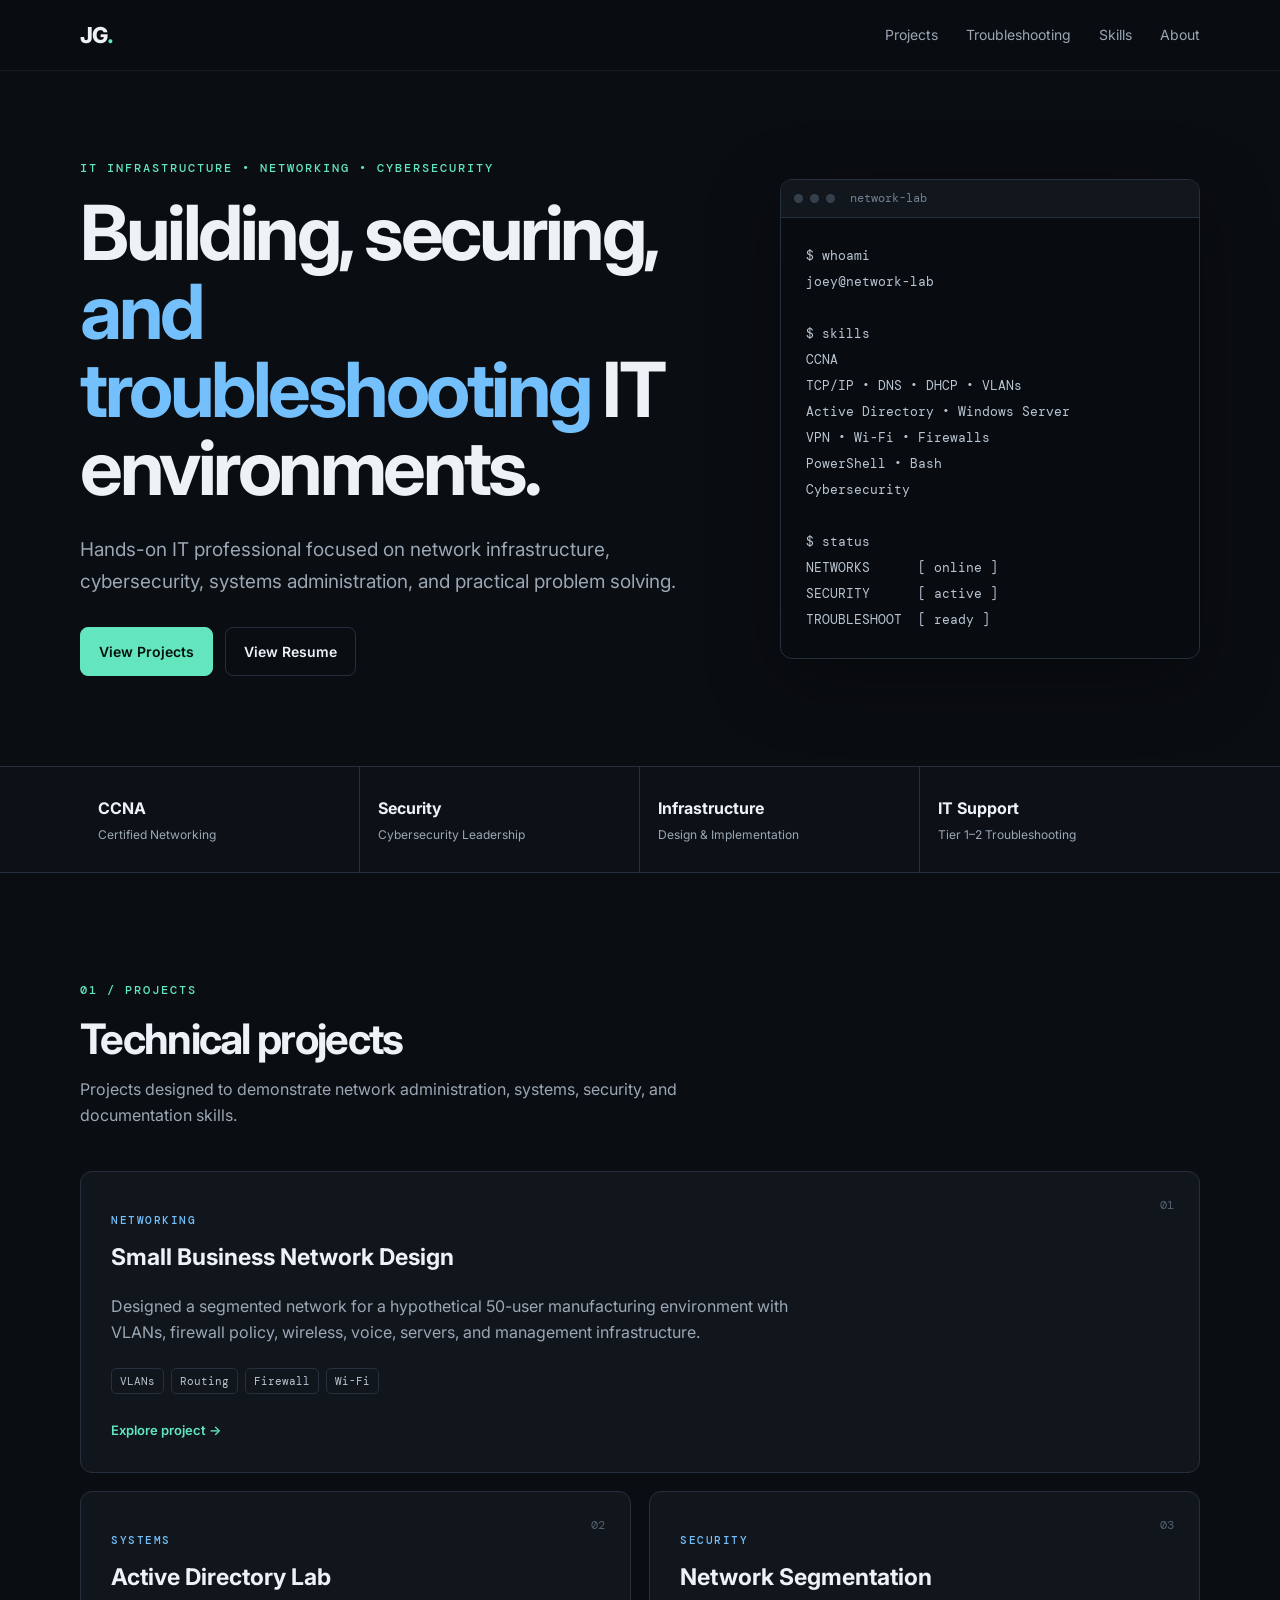
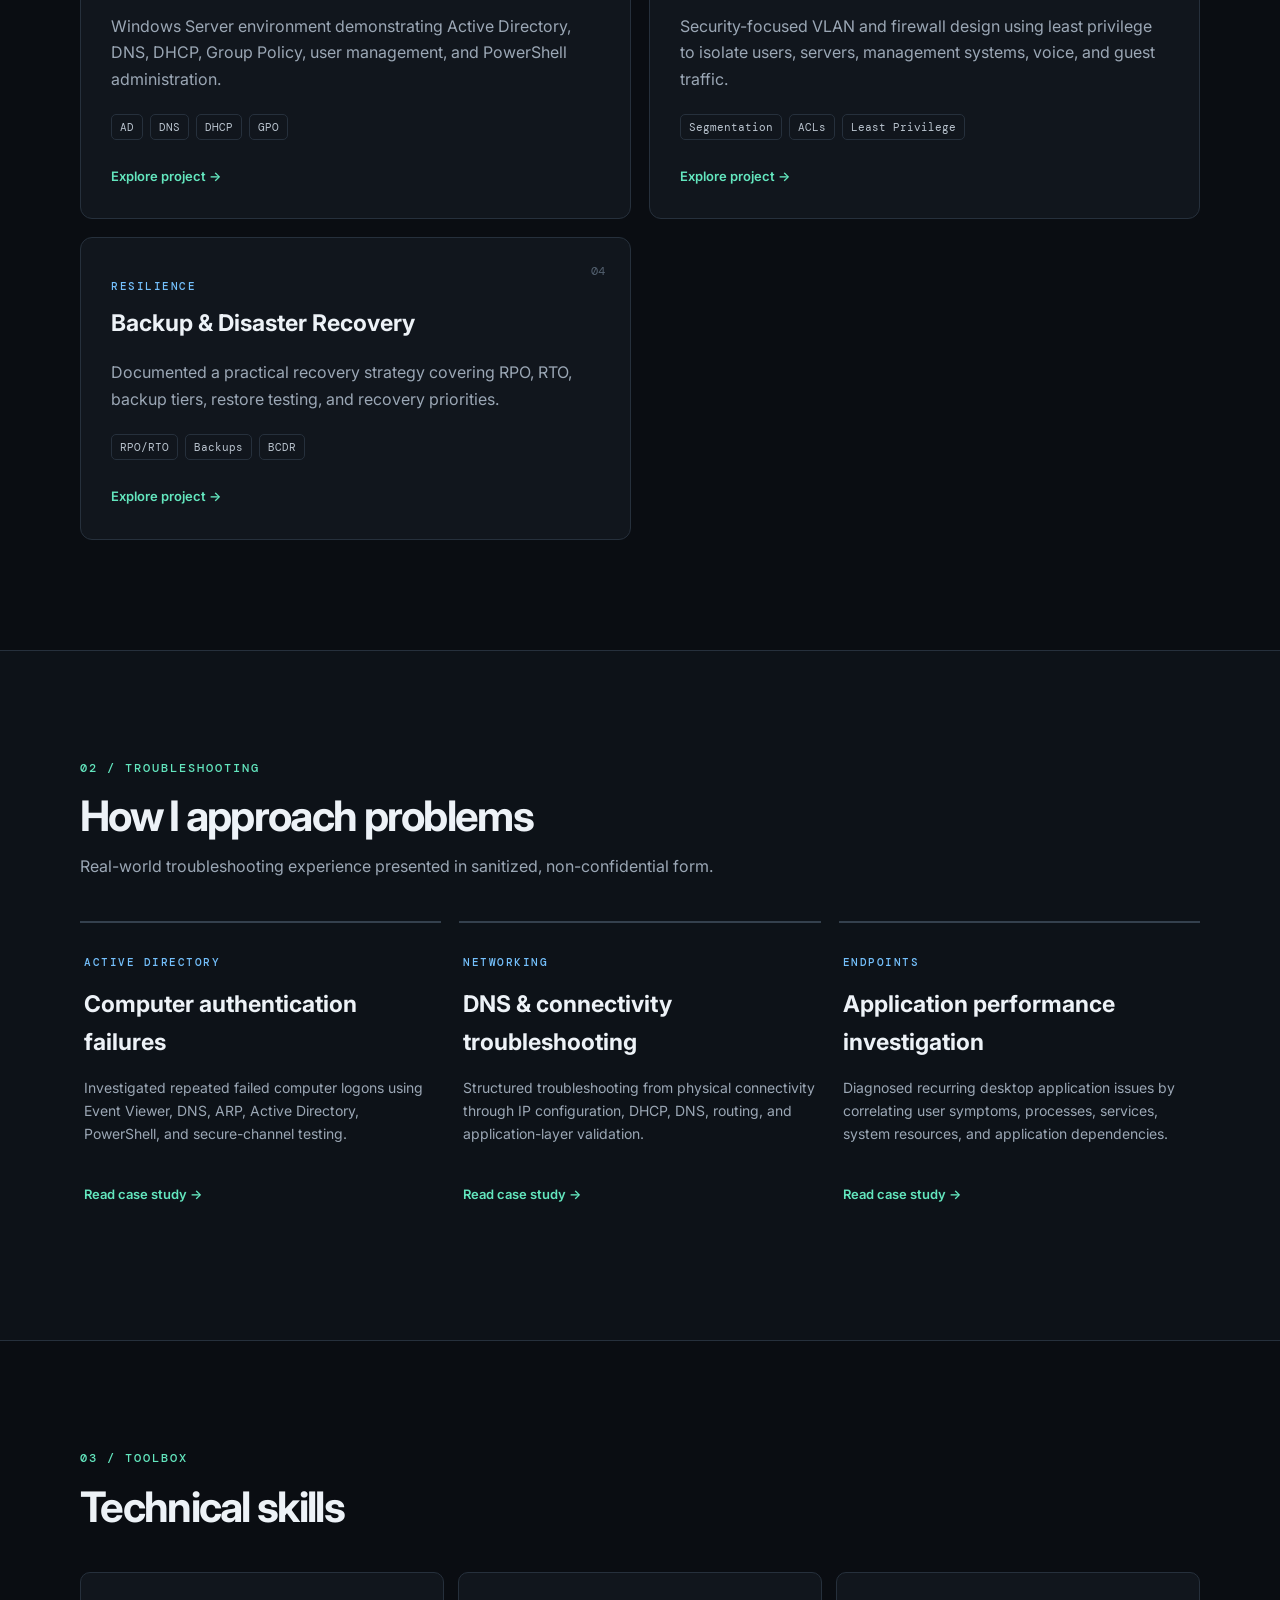
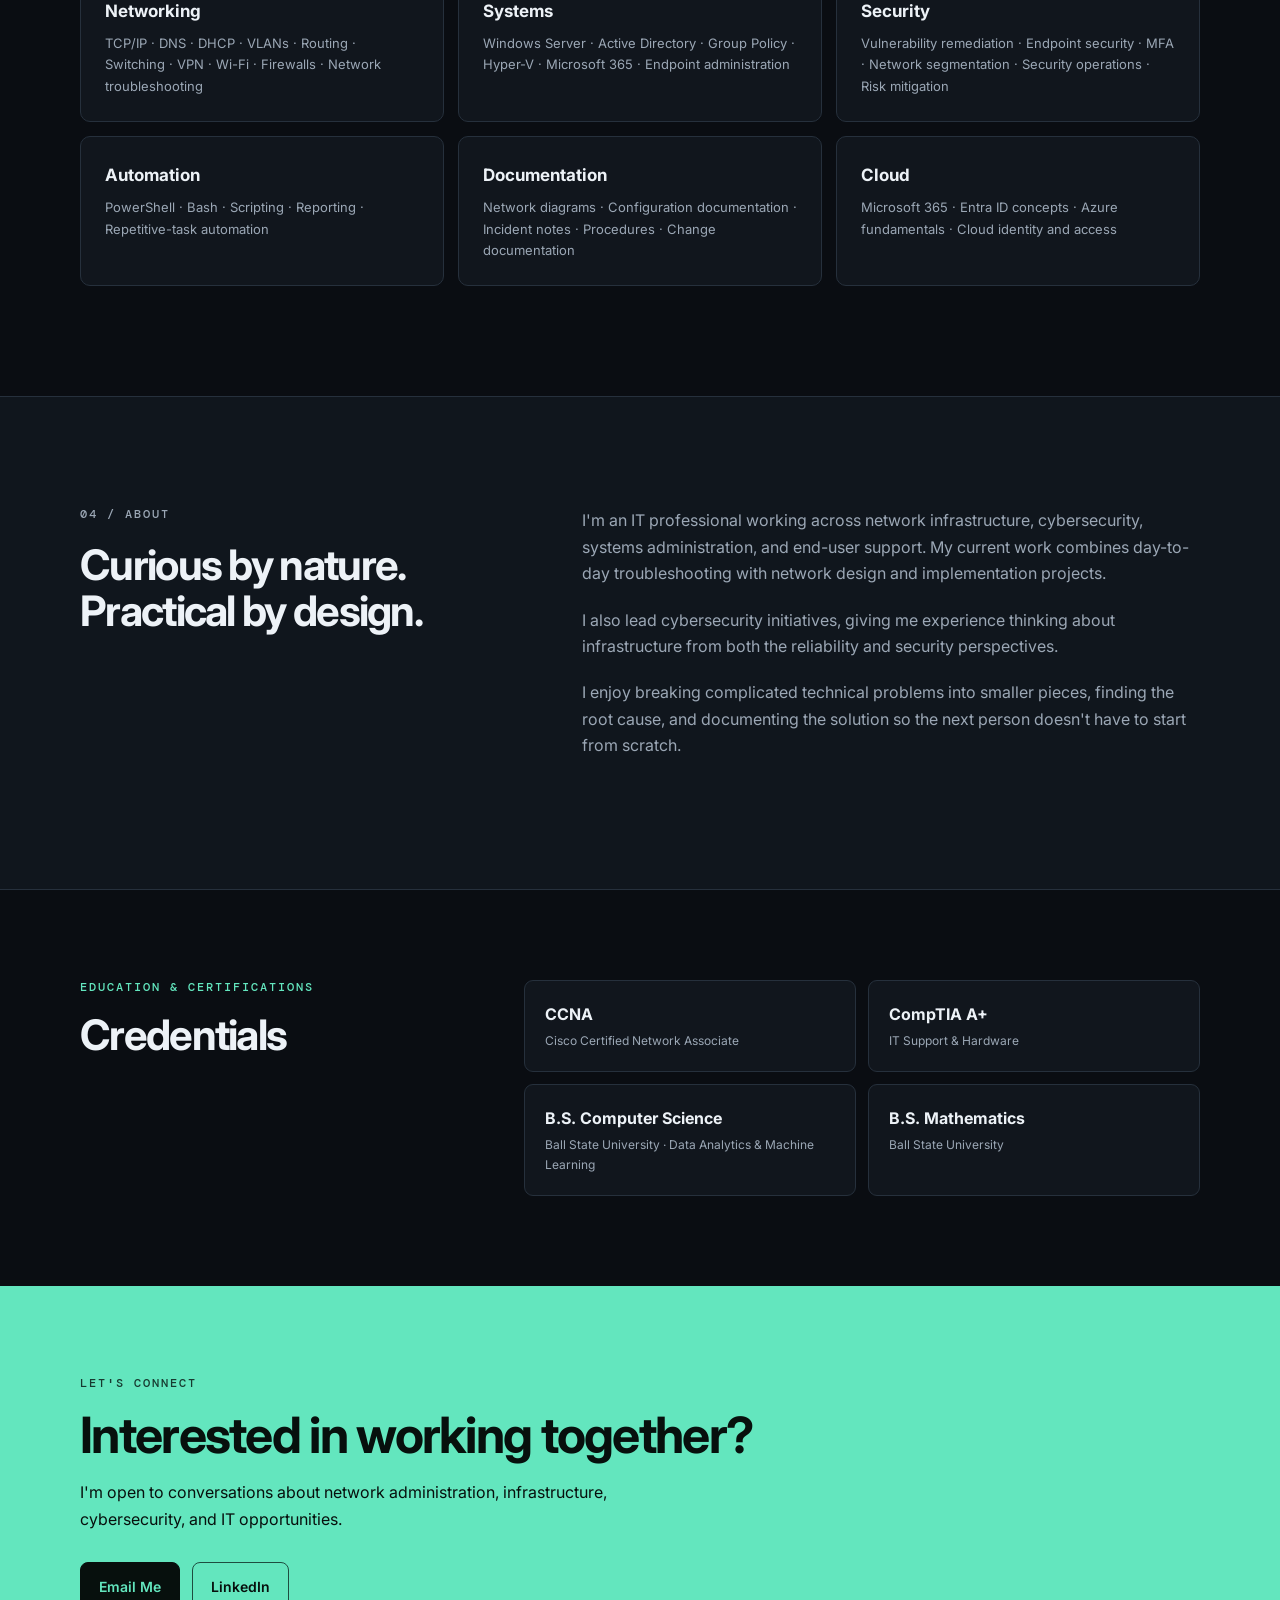
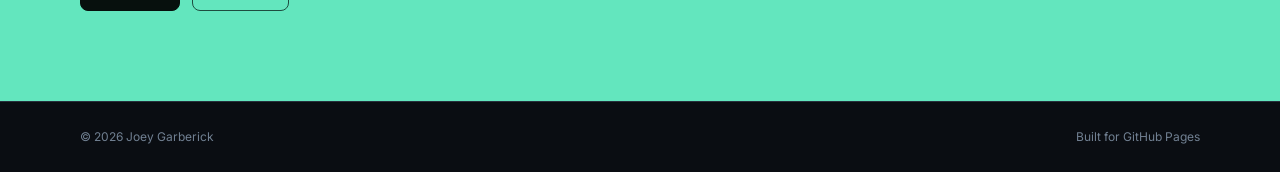
==== index.html @ 289bb288 "Add files via upload" ====
<!DOCTYPE html>
<html lang="en">
<head>
  <meta charset="UTF-8">
  <meta name="viewport" content="width=device-width, initial-scale=1.0">
  <meta name="description" content="Joey Garberick — IT Infrastructure, Network Administration, and Cybersecurity portfolio.">
  <title>Joey Garberick | Network & Cybersecurity</title>
  <link rel="stylesheet" href="style.css">
</head>
<body>
<header class="site-header">
  <nav class="nav container">
    <a class="brand" href="#top">JG<span>.</span></a>
    <div class="nav-links">
      <a href="#projects">Projects</a>
      <a href="#case-studies">Troubleshooting</a>
      <a href="#skills">Skills</a>
      <a href="#about">About</a>
    </div>
  </nav>
</header>

<main id="top">
<section class="hero container">
  <div class="hero-copy">
    <p class="eyebrow">IT INFRASTRUCTURE • NETWORKING • CYBERSECURITY</p>
    <h1>Building, securing,<br><span>and troubleshooting</span> IT environments.</h1>
    <p class="lead">Hands-on IT professional focused on network infrastructure, cybersecurity, systems administration, and practical problem solving.</p>
    <div class="buttons">
      <a class="button primary" href="#projects">View Projects</a>
      <a class="button secondary" href="resume.pdf">View Resume</a>
    </div>
  </div>
  <div class="terminal">
    <div class="terminal-bar"><i></i><i></i><i></i><span>network-lab</span></div>
    <pre><code>$ whoami
joey@network-lab

$ skills
CCNA
TCP/IP • DNS • DHCP • VLANs
Active Directory • Windows Server
VPN • Wi-Fi • Firewalls
PowerShell • Bash
Cybersecurity

$ status
NETWORKS      [ online ]
SECURITY      [ active ]
TROUBLESHOOT  [ ready ]</code></pre>
  </div>
</section>

<section class="stats">
  <div class="container stat-grid">
    <div><strong>CCNA</strong><span>Certified Networking</span></div>
    <div><strong>Security</strong><span>Cybersecurity Leadership</span></div>
    <div><strong>Infrastructure</strong><span>Design & Implementation</span></div>
    <div><strong>IT Support</strong><span>Tier 1–2 Troubleshooting</span></div>
  </div>
</section>

<section id="projects" class="section container">
  <div class="section-heading">
    <p class="eyebrow">01 / PROJECTS</p>
    <h2>Technical projects</h2>
    <p>Projects designed to demonstrate network administration, systems, security, and documentation skills.</p>
  </div>

  <div class="project-grid">
    <article class="card featured">
      <div class="card-number">01</div>
      <p class="tag">NETWORKING</p>
      <h3>Small Business Network Design</h3>
      <p>Designed a segmented network for a hypothetical 50-user manufacturing environment with VLANs, firewall policy, wireless, voice, servers, and management infrastructure.</p>
      <div class="chips"><span>VLANs</span><span>Routing</span><span>Firewall</span><span>Wi-Fi</span></div>
      <a href="projects/network-design.html">Explore project →</a>
    </article>

    <article class="card">
      <div class="card-number">02</div>
      <p class="tag">SYSTEMS</p>
      <h3>Active Directory Lab</h3>
      <p>Windows Server environment demonstrating Active Directory, DNS, DHCP, Group Policy, user management, and PowerShell administration.</p>
      <div class="chips"><span>AD</span><span>DNS</span><span>DHCP</span><span>GPO</span></div>
      <a href="projects/active-directory.html">Explore project →</a>
    </article>

    <article class="card">
      <div class="card-number">03</div>
      <p class="tag">SECURITY</p>
      <h3>Network Segmentation</h3>
      <p>Security-focused VLAN and firewall design using least privilege to isolate users, servers, management systems, voice, and guest traffic.</p>
      <div class="chips"><span>Segmentation</span><span>ACLs</span><span>Least Privilege</span></div>
      <a href="projects/network-security.html">Explore project →</a>
    </article>

    <article class="card">
      <div class="card-number">04</div>
      <p class="tag">RESILIENCE</p>
      <h3>Backup & Disaster Recovery</h3>
      <p>Documented a practical recovery strategy covering RPO, RTO, backup tiers, restore testing, and recovery priorities.</p>
      <div class="chips"><span>RPO/RTO</span><span>Backups</span><span>BCDR</span></div>
      <a href="projects/disaster-recovery.html">Explore project →</a>
    </article>
  </div>
</section>

<section id="case-studies" class="section dark-section">
  <div class="container">
    <div class="section-heading">
      <p class="eyebrow">02 / TROUBLESHOOTING</p>
      <h2>How I approach problems</h2>
      <p>Real-world troubleshooting experience presented in sanitized, non-confidential form.</p>
    </div>
    <div class="case-grid">
      <article class="case">
        <span class="case-label">ACTIVE DIRECTORY</span>
        <h3>Computer authentication failures</h3>
        <p>Investigated repeated failed computer logons using Event Viewer, DNS, ARP, Active Directory, PowerShell, and secure-channel testing.</p>
        <a href="case-studies/ad-authentication.html">Read case study →</a>
      </article>
      <article class="case">
        <span class="case-label">NETWORKING</span>
        <h3>DNS & connectivity troubleshooting</h3>
        <p>Structured troubleshooting from physical connectivity through IP configuration, DHCP, DNS, routing, and application-layer validation.</p>
        <a href="case-studies/dns-connectivity.html">Read case study →</a>
      </article>
      <article class="case">
        <span class="case-label">ENDPOINTS</span>
        <h3>Application performance investigation</h3>
        <p>Diagnosed recurring desktop application issues by correlating user symptoms, processes, services, system resources, and application dependencies.</p>
        <a href="case-studies/application-performance.html">Read case study →</a>
      </article>
    </div>
  </div>
</section>

<section id="skills" class="section container">
  <div class="section-heading">
    <p class="eyebrow">03 / TOOLBOX</p>
    <h2>Technical skills</h2>
  </div>
  <div class="skill-grid">
    <div class="skill-card"><h3>Networking</h3><p>TCP/IP · DNS · DHCP · VLANs · Routing · Switching · VPN · Wi-Fi · Firewalls · Network troubleshooting</p></div>
    <div class="skill-card"><h3>Systems</h3><p>Windows Server · Active Directory · Group Policy · Hyper-V · Microsoft 365 · Endpoint administration</p></div>
    <div class="skill-card"><h3>Security</h3><p>Vulnerability remediation · Endpoint security · MFA · Network segmentation · Security operations · Risk mitigation</p></div>
    <div class="skill-card"><h3>Automation</h3><p>PowerShell · Bash · Scripting · Reporting · Repetitive-task automation</p></div>
    <div class="skill-card"><h3>Documentation</h3><p>Network diagrams · Configuration documentation · Incident notes · Procedures · Change documentation</p></div>
    <div class="skill-card"><h3>Cloud</h3><p>Microsoft 365 · Entra ID concepts · Azure fundamentals · Cloud identity and access</p></div>
  </div>
</section>

<section id="about" class="section about-section">
  <div class="container about-grid">
    <div>
      <p class="eyebrow">04 / ABOUT</p>
      <h2>Curious by nature. Practical by design.</h2>
    </div>
    <div>
      <p>I'm an IT professional working across network infrastructure, cybersecurity, systems administration, and end-user support. My current work combines day-to-day troubleshooting with network design and implementation projects.</p>
      <p>I also lead cybersecurity initiatives, giving me experience thinking about infrastructure from both the reliability and security perspectives.</p>
      <p>I enjoy breaking complicated technical problems into smaller pieces, finding the root cause, and documenting the solution so the next person doesn't have to start from scratch.</p>
    </div>
  </div>
</section>

<section class="credentials container">
  <div>
    <p class="eyebrow">EDUCATION & CERTIFICATIONS</p>
    <h2>Credentials</h2>
  </div>
  <div class="credential-list">
    <div><strong>CCNA</strong><span>Cisco Certified Network Associate</span></div>
    <div><strong>CompTIA A+</strong><span>IT Support & Hardware</span></div>
    <div><strong>B.S. Computer Science</strong><span>Ball State University · Data Analytics & Machine Learning</span></div>
    <div><strong>B.S. Mathematics</strong><span>Ball State University</span></div>
  </div>
</section>

<section class="contact">
  <div class="container contact-inner">
    <p class="eyebrow">LET'S CONNECT</p>
    <h2>Interested in working together?</h2>
    <p>I'm open to conversations about network administration, infrastructure, cybersecurity, and IT opportunities.</p>
    <div class="buttons">
      <a class="button primary" href="mailto:YOUR_EMAIL@example.com">Email Me</a>
      <a class="button secondary" href="https://www.linkedin.com/in/YOUR-LINKEDIN/" target="_blank" rel="noopener">LinkedIn</a>
    </div>
  </div>
</section>
</main>

<footer>
  <div class="container footer-inner">
    <span>© 2026 Joey Garberick</span>
    <span>Built for GitHub Pages</span>
  </div>
</footer>
</body>
</html>
---- style.css ----
@import url('https://fonts.googleapis.com/css2?family=DM+Mono:wght@400;500&family=Inter:wght@400;500;600;700;800&display=swap');

:root{
  --bg:#0a0d12; --surface:#11161d; --surface2:#171d26; --text:#edf2f7;
  --muted:#9ba7b5; --line:#26303c; --accent:#63e6be; --accent2:#74c0fc;
  --max:1120px;
}
*{box-sizing:border-box}
html{scroll-behavior:smooth}
body{margin:0;background:var(--bg);color:var(--text);font-family:Inter,system-ui,sans-serif;line-height:1.65}
a{color:inherit;text-decoration:none}
.container{width:min(var(--max),calc(100% - 40px));margin:auto}
.site-header{position:sticky;top:0;z-index:10;background:rgba(10,13,18,.88);backdrop-filter:blur(14px);border-bottom:1px solid rgba(255,255,255,.06)}
.nav{height:70px;display:flex;align-items:center;justify-content:space-between}
.brand{font-weight:800;font-size:22px;letter-spacing:-1px}.brand span{color:var(--accent)}
.nav-links{display:flex;gap:28px;color:var(--muted);font-size:14px}.nav-links a:hover{color:var(--text)}
.hero{min-height:680px;display:grid;grid-template-columns:1.2fr .8fr;align-items:center;gap:70px;padding:90px 0}
.eyebrow{font:500 12px/1.2 "DM Mono",monospace;letter-spacing:2px;color:var(--accent);margin:0 0 18px}
h1{font-size:clamp(45px,6vw,76px);line-height:1.03;letter-spacing:-3.5px;margin:0 0 28px}
h1 span{color:var(--accent2)}
.lead{font-size:19px;color:var(--muted);max-width:650px}
.buttons{display:flex;gap:12px;margin-top:30px;flex-wrap:wrap}
.button{display:inline-block;padding:12px 18px;border:1px solid var(--line);border-radius:8px;font-weight:600;font-size:14px}.button.primary{background:var(--accent);color:#07100d;border-color:var(--accent)}.button.secondary:hover{border-color:#536274}
.terminal{background:#080b0f;border:1px solid var(--line);border-radius:12px;box-shadow:0 20px 70px rgba(0,0,0,.35);overflow:hidden}
.terminal-bar{height:38px;background:#12171d;border-bottom:1px solid var(--line);display:flex;align-items:center;gap:7px;padding:0 13px;color:#718092;font:12px "DM Mono",monospace}.terminal-bar i{width:9px;height:9px;border-radius:50%;background:#36404c}.terminal-bar span{margin-left:8px}
.terminal pre{padding:25px;margin:0;color:#b9c6d4;font:13px/2 "DM Mono",monospace;white-space:pre-wrap}.terminal code{font:inherit}
.stats{border-block:1px solid var(--line);background:#0d1117}.stat-grid{display:grid;grid-template-columns:repeat(4,1fr)}.stat-grid div{padding:28px 18px;border-right:1px solid var(--line)}.stat-grid div:last-child{border:0}.stat-grid strong,.stat-grid span{display:block}.stat-grid strong{font-size:16px}.stat-grid span{font-size:12px;color:var(--muted);margin-top:3px}
.section{padding:110px 0}.section-heading{max-width:680px;margin-bottom:42px}.section-heading h2,h2{font-size:42px;line-height:1.1;letter-spacing:-1.7px;margin:0 0 14px}.section-heading>p:last-child{color:var(--muted);margin:0}
.project-grid{display:grid;grid-template-columns:repeat(2,1fr);gap:18px}.card{background:var(--surface);border:1px solid var(--line);border-radius:12px;padding:30px;position:relative;min-height:300px;transition:.2s}.card:hover{transform:translateY(-3px);border-color:#3a4654}.card.featured{grid-column:span 2}.card-number{position:absolute;right:25px;top:25px;font:12px "DM Mono";color:#53606f}.tag,.case-label{font:500 11px "DM Mono";letter-spacing:1.5px;color:var(--accent2)}.card h3,.case h3{font-size:23px;margin:12px 0}.card p:not(.tag){color:var(--muted);max-width:680px}.chips{display:flex;gap:7px;flex-wrap:wrap;margin:22px 0}.chips span{font:11px "DM Mono";border:1px solid var(--line);padding:5px 8px;border-radius:5px;color:#bac4cf}.card a,.case a{color:var(--accent);font-size:13px;font-weight:600}
.dark-section{background:#0d1218;border-block:1px solid var(--line)}.case-grid{display:grid;grid-template-columns:repeat(3,1fr);gap:18px}.case{border-top:2px solid #34404d;padding:24px 4px}.case p{color:var(--muted);font-size:14px;min-height:90px}
.skill-grid{display:grid;grid-template-columns:repeat(3,1fr);gap:14px}.skill-card{padding:24px;background:var(--surface);border:1px solid var(--line);border-radius:10px}.skill-card h3{margin:0 0 8px;font-size:17px}.skill-card p{margin:0;color:var(--muted);font-size:13px}
.about-section{background:#10161d;border-block:1px solid var(--line)}.about-grid{display:grid;grid-template-columns:.8fr 1.2fr;gap:90px}.about-grid h2{max-width:420px}.about-grid p{color:var(--muted);margin-top:0;margin-bottom:20px}
.credentials{display:grid;grid-template-columns:.7fr 1.3fr;gap:80px;padding:90px 0}.credential-list{display:grid;grid-template-columns:1fr 1fr;gap:12px}.credential-list div{padding:20px;background:var(--surface);border:1px solid var(--line);border-radius:9px}.credential-list strong,.credential-list span{display:block}.credential-list span{font-size:12px;color:var(--muted);margin-top:4px}
.contact{background:var(--accent);color:#07100d;padding:90px 0}.contact .eyebrow{color:#173a30}.contact h2{font-size:50px}.contact p:not(.eyebrow){max-width:600px}.contact .button.primary{background:#07100d;color:var(--accent);border-color:#07100d}.contact .button.secondary{border-color:#1e4d40}
footer{border-top:1px solid var(--line);padding:25px 0;color:#718092;font-size:12px}.footer-inner{display:flex;justify-content:space-between}
@media(max-width:850px){.hero{grid-template-columns:1fr;gap:35px;padding:70px 0}.stat-grid{grid-template-columns:1fr 1fr}.project-grid,.case-grid,.skill-grid,.about-grid,.credentials{grid-template-columns:1fr}.card.featured{grid-column:auto}.about-grid{gap:30px}.credentials{gap:35px}.nav-links{gap:14px}.nav-links a:nth-child(3){display:none}}
@media(max-width:520px){.container{width:min(var(--max),calc(100% - 28px))}.nav-links{display:none}h1{letter-spacing:-2.5px}.stat-grid div{border-bottom:1px solid var(--line)}.credential-list{grid-template-columns:1fr}.contact h2{font-size:38px}}
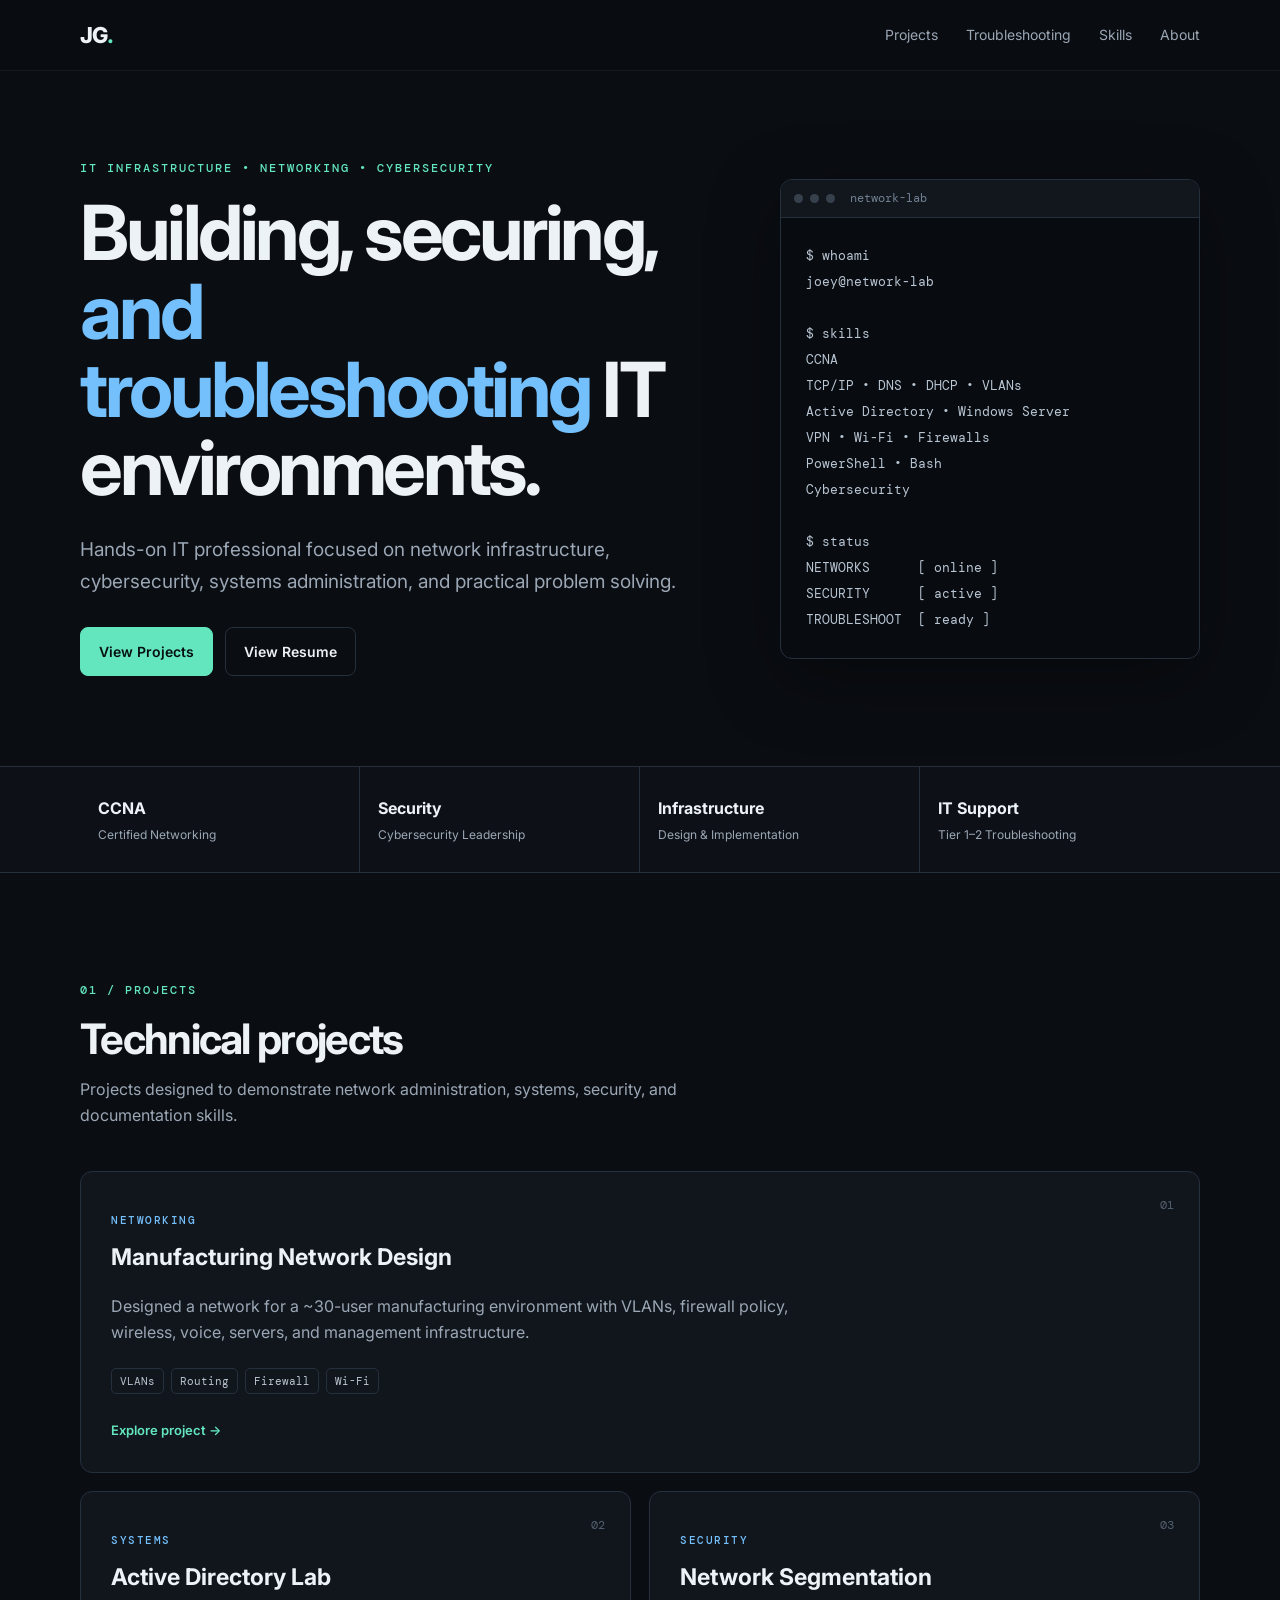
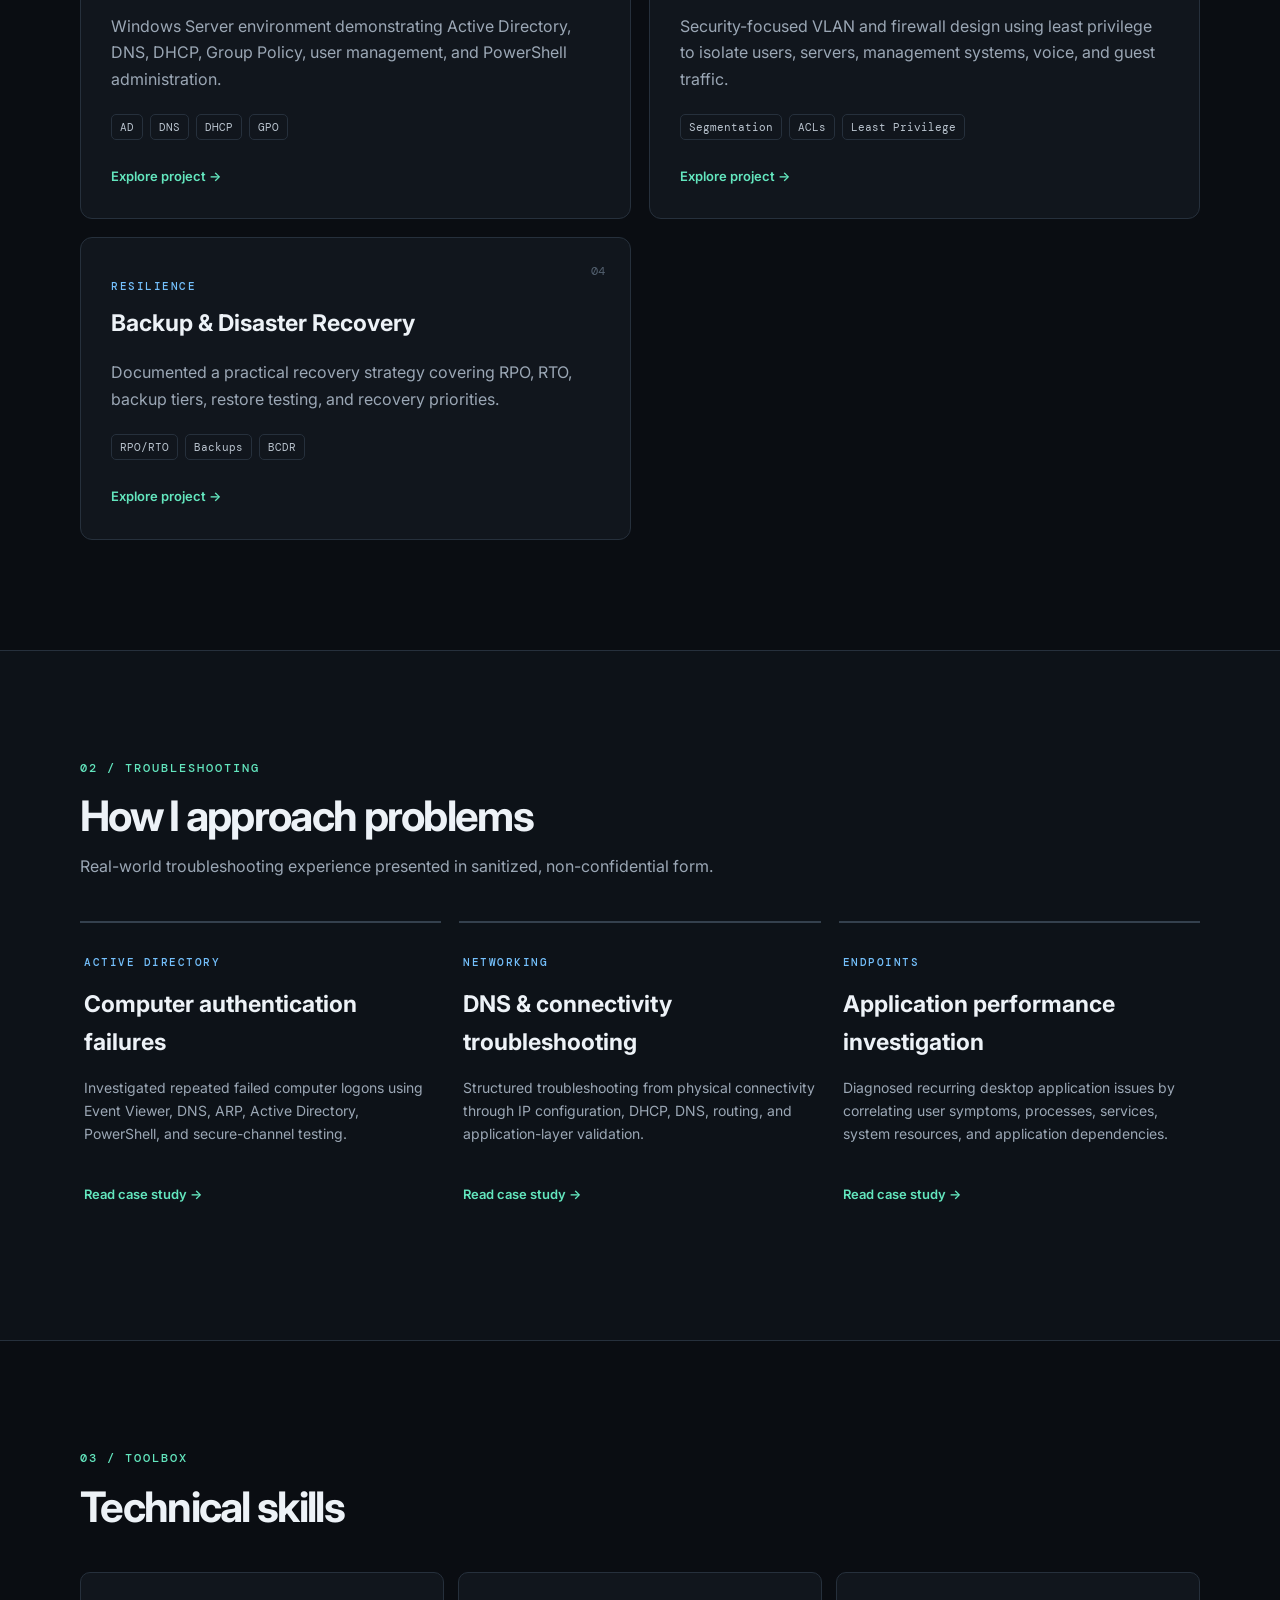
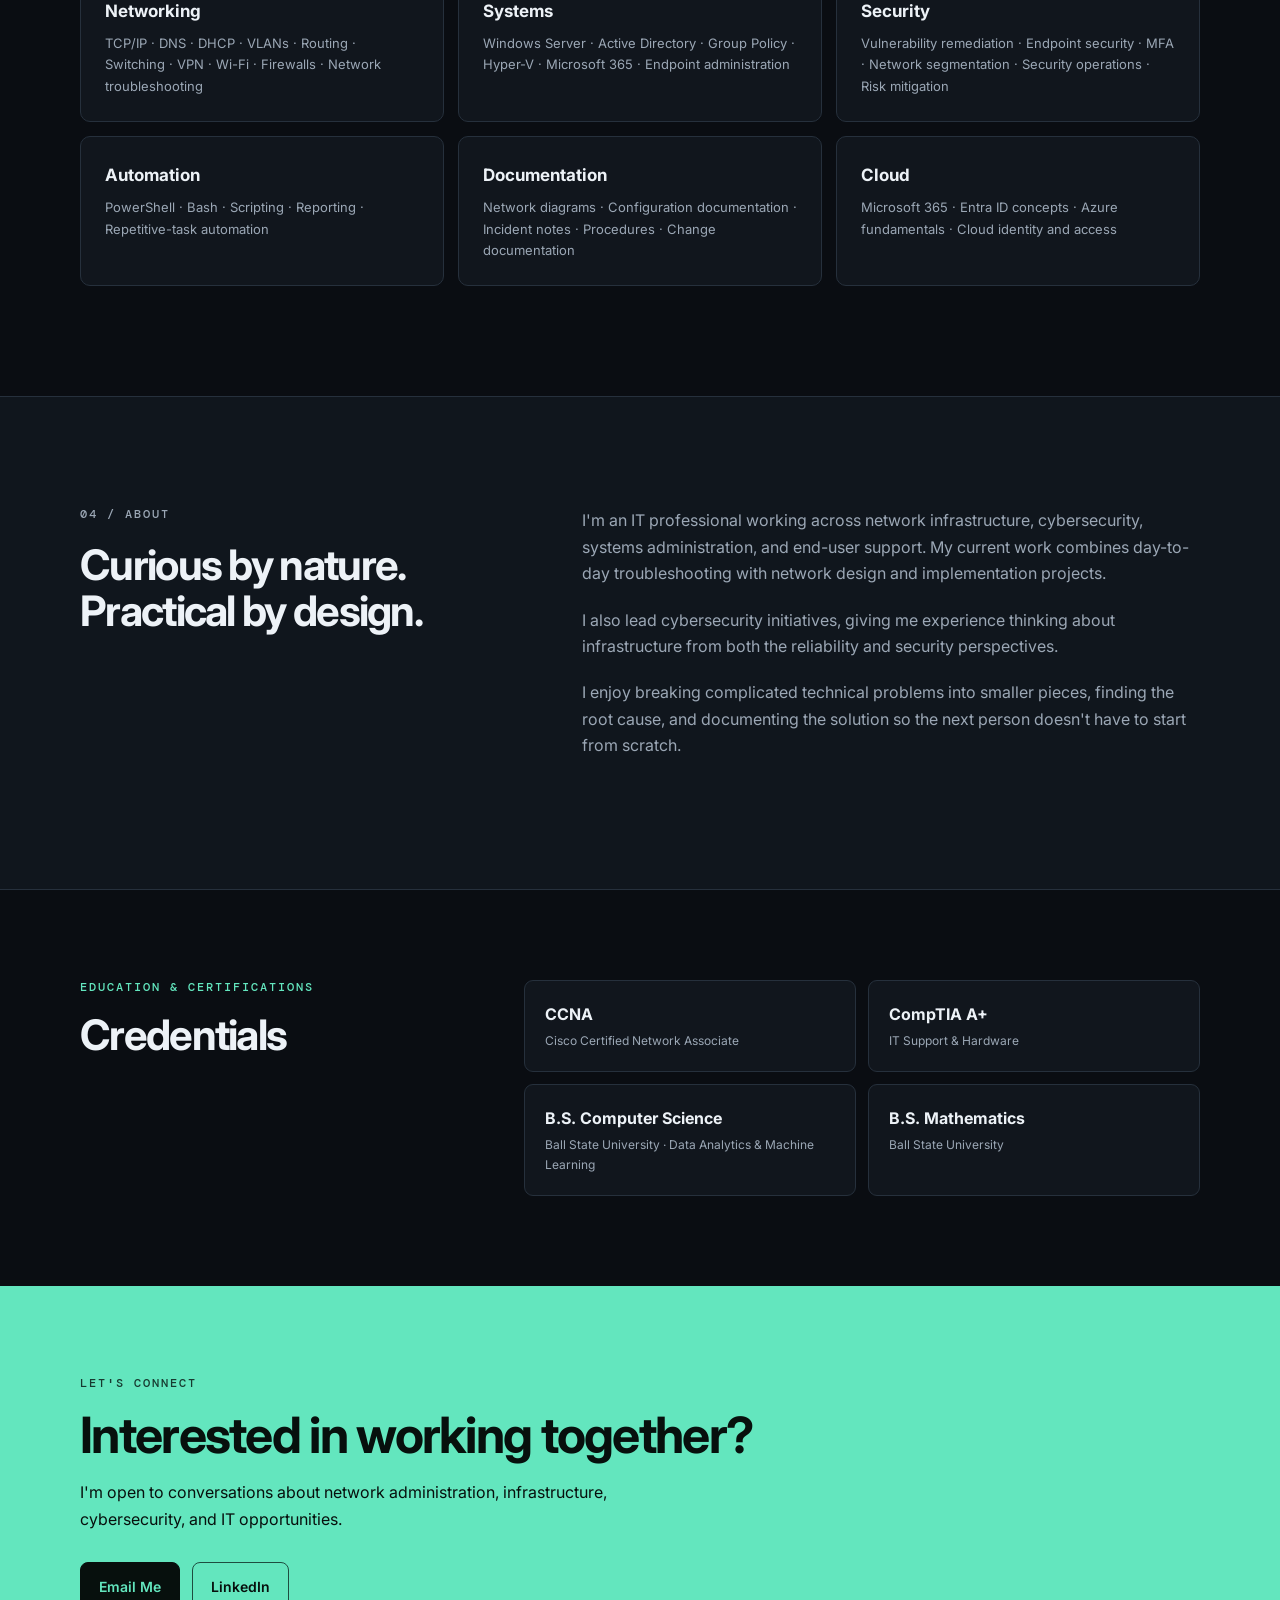
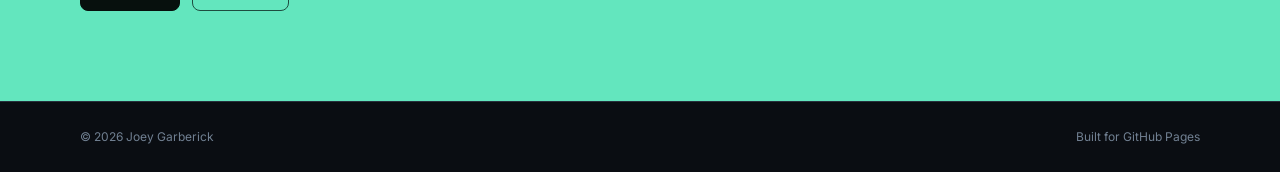
==== commit f42e0644: "Update network design page" ====
--- a/index.html
+++ b/index.html
@@ -28,7 +28,7 @@
     <p class="lead">Hands-on IT professional focused on network infrastructure, cybersecurity, systems administration, and practical problem solving.</p>
     <div class="buttons">
       <a class="button primary" href="#projects">View Projects</a>
-      <a class="button secondary" href="resume.pdf">View Resume</a>
+      <a class="button secondary" href="JoeyGarberickResume.pdf">View Resume</a>
     </div>
   </div>
   <div class="terminal">
@@ -71,8 +71,8 @@
     <article class="card featured">
       <div class="card-number">01</div>
       <p class="tag">NETWORKING</p>
-      <h3>Small Business Network Design</h3>
-      <p>Designed a segmented network for a hypothetical 50-user manufacturing environment with VLANs, firewall policy, wireless, voice, servers, and management infrastructure.</p>
+      <h3>Manufacturing Network Design</h3>
+      <p>Designed a network for a ~30-user manufacturing environment with VLANs, firewall policy, wireless, voice, servers, and management infrastructure.</p>
       <div class="chips"><span>VLANs</span><span>Routing</span><span>Firewall</span><span>Wi-Fi</span></div>
       <a href="projects/network-design.html">Explore project →</a>
     </article>
@@ -184,8 +184,8 @@
     <h2>Interested in working together?</h2>
     <p>I'm open to conversations about network administration, infrastructure, cybersecurity, and IT opportunities.</p>
     <div class="buttons">
-      <a class="button primary" href="mailto:YOUR_EMAIL@example.com">Email Me</a>
-      <a class="button secondary" href="https://www.linkedin.com/in/YOUR-LINKEDIN/" target="_blank" rel="noopener">LinkedIn</a>
+      <a class="button primary" href="mailto:joey@garberickdesigns.com">Email Me</a>
+      <a class="button secondary" href="https://www.linkedin.com/in/joey-garberick-244b601a7/" target="_blank" rel="noopener">LinkedIn</a>
     </div>
   </div>
 </section>
--- a/style.css
+++ b/style.css
@@ -1,37 +1,559 @@
 @import url('https://fonts.googleapis.com/css2?family=DM+Mono:wght@400;500&family=Inter:wght@400;500;600;700;800&display=swap');
 
-:root{
-  --bg:#0a0d12; --surface:#11161d; --surface2:#171d26; --text:#edf2f7;
-  --muted:#9ba7b5; --line:#26303c; --accent:#63e6be; --accent2:#74c0fc;
-  --max:1120px;
-}
-*{box-sizing:border-box}
-html{scroll-behavior:smooth}
-body{margin:0;background:var(--bg);color:var(--text);font-family:Inter,system-ui,sans-serif;line-height:1.65}
-a{color:inherit;text-decoration:none}
-.container{width:min(var(--max),calc(100% - 40px));margin:auto}
-.site-header{position:sticky;top:0;z-index:10;background:rgba(10,13,18,.88);backdrop-filter:blur(14px);border-bottom:1px solid rgba(255,255,255,.06)}
-.nav{height:70px;display:flex;align-items:center;justify-content:space-between}
-.brand{font-weight:800;font-size:22px;letter-spacing:-1px}.brand span{color:var(--accent)}
-.nav-links{display:flex;gap:28px;color:var(--muted);font-size:14px}.nav-links a:hover{color:var(--text)}
-.hero{min-height:680px;display:grid;grid-template-columns:1.2fr .8fr;align-items:center;gap:70px;padding:90px 0}
-.eyebrow{font:500 12px/1.2 "DM Mono",monospace;letter-spacing:2px;color:var(--accent);margin:0 0 18px}
-h1{font-size:clamp(45px,6vw,76px);line-height:1.03;letter-spacing:-3.5px;margin:0 0 28px}
-h1 span{color:var(--accent2)}
-.lead{font-size:19px;color:var(--muted);max-width:650px}
-.buttons{display:flex;gap:12px;margin-top:30px;flex-wrap:wrap}
-.button{display:inline-block;padding:12px 18px;border:1px solid var(--line);border-radius:8px;font-weight:600;font-size:14px}.button.primary{background:var(--accent);color:#07100d;border-color:var(--accent)}.button.secondary:hover{border-color:#536274}
-.terminal{background:#080b0f;border:1px solid var(--line);border-radius:12px;box-shadow:0 20px 70px rgba(0,0,0,.35);overflow:hidden}
-.terminal-bar{height:38px;background:#12171d;border-bottom:1px solid var(--line);display:flex;align-items:center;gap:7px;padding:0 13px;color:#718092;font:12px "DM Mono",monospace}.terminal-bar i{width:9px;height:9px;border-radius:50%;background:#36404c}.terminal-bar span{margin-left:8px}
-.terminal pre{padding:25px;margin:0;color:#b9c6d4;font:13px/2 "DM Mono",monospace;white-space:pre-wrap}.terminal code{font:inherit}
-.stats{border-block:1px solid var(--line);background:#0d1117}.stat-grid{display:grid;grid-template-columns:repeat(4,1fr)}.stat-grid div{padding:28px 18px;border-right:1px solid var(--line)}.stat-grid div:last-child{border:0}.stat-grid strong,.stat-grid span{display:block}.stat-grid strong{font-size:16px}.stat-grid span{font-size:12px;color:var(--muted);margin-top:3px}
-.section{padding:110px 0}.section-heading{max-width:680px;margin-bottom:42px}.section-heading h2,h2{font-size:42px;line-height:1.1;letter-spacing:-1.7px;margin:0 0 14px}.section-heading>p:last-child{color:var(--muted);margin:0}
-.project-grid{display:grid;grid-template-columns:repeat(2,1fr);gap:18px}.card{background:var(--surface);border:1px solid var(--line);border-radius:12px;padding:30px;position:relative;min-height:300px;transition:.2s}.card:hover{transform:translateY(-3px);border-color:#3a4654}.card.featured{grid-column:span 2}.card-number{position:absolute;right:25px;top:25px;font:12px "DM Mono";color:#53606f}.tag,.case-label{font:500 11px "DM Mono";letter-spacing:1.5px;color:var(--accent2)}.card h3,.case h3{font-size:23px;margin:12px 0}.card p:not(.tag){color:var(--muted);max-width:680px}.chips{display:flex;gap:7px;flex-wrap:wrap;margin:22px 0}.chips span{font:11px "DM Mono";border:1px solid var(--line);padding:5px 8px;border-radius:5px;color:#bac4cf}.card a,.case a{color:var(--accent);font-size:13px;font-weight:600}
-.dark-section{background:#0d1218;border-block:1px solid var(--line)}.case-grid{display:grid;grid-template-columns:repeat(3,1fr);gap:18px}.case{border-top:2px solid #34404d;padding:24px 4px}.case p{color:var(--muted);font-size:14px;min-height:90px}
-.skill-grid{display:grid;grid-template-columns:repeat(3,1fr);gap:14px}.skill-card{padding:24px;background:var(--surface);border:1px solid var(--line);border-radius:10px}.skill-card h3{margin:0 0 8px;font-size:17px}.skill-card p{margin:0;color:var(--muted);font-size:13px}
-.about-section{background:#10161d;border-block:1px solid var(--line)}.about-grid{display:grid;grid-template-columns:.8fr 1.2fr;gap:90px}.about-grid h2{max-width:420px}.about-grid p{color:var(--muted);margin-top:0;margin-bottom:20px}
-.credentials{display:grid;grid-template-columns:.7fr 1.3fr;gap:80px;padding:90px 0}.credential-list{display:grid;grid-template-columns:1fr 1fr;gap:12px}.credential-list div{padding:20px;background:var(--surface);border:1px solid var(--line);border-radius:9px}.credential-list strong,.credential-list span{display:block}.credential-list span{font-size:12px;color:var(--muted);margin-top:4px}
-.contact{background:var(--accent);color:#07100d;padding:90px 0}.contact .eyebrow{color:#173a30}.contact h2{font-size:50px}.contact p:not(.eyebrow){max-width:600px}.contact .button.primary{background:#07100d;color:var(--accent);border-color:#07100d}.contact .button.secondary{border-color:#1e4d40}
-footer{border-top:1px solid var(--line);padding:25px 0;color:#718092;font-size:12px}.footer-inner{display:flex;justify-content:space-between}
-@media(max-width:850px){.hero{grid-template-columns:1fr;gap:35px;padding:70px 0}.stat-grid{grid-template-columns:1fr 1fr}.project-grid,.case-grid,.skill-grid,.about-grid,.credentials{grid-template-columns:1fr}.card.featured{grid-column:auto}.about-grid{gap:30px}.credentials{gap:35px}.nav-links{gap:14px}.nav-links a:nth-child(3){display:none}}
-@media(max-width:520px){.container{width:min(var(--max),calc(100% - 28px))}.nav-links{display:none}h1{letter-spacing:-2.5px}.stat-grid div{border-bottom:1px solid var(--line)}.credential-list{grid-template-columns:1fr}.contact h2{font-size:38px}}
+:root {
+  --bg: #0a0d12;
+  --surface: #11161d;
+  --surface2: #171d26;
+  --text: #edf2f7;
+  --muted: #9ba7b5;
+  --line: #26303c;
+  --accent: #63e6be;
+  --accent2: #74c0fc;
+  --max: 1120px;
+}
+
+* {
+  box-sizing: border-box
+}
+
+html {
+  scroll-behavior: smooth
+}
+
+body {
+  margin: 0;
+  background: var(--bg);
+  color: var(--text);
+  font-family: Inter, system-ui, sans-serif;
+  line-height: 1.65
+}
+
+a {
+  color: inherit;
+  text-decoration: none
+}
+
+.container {
+  width: min(var(--max), calc(100% - 40px));
+  margin: auto
+}
+
+.site-header {
+  position: sticky;
+  top: 0;
+  z-index: 10;
+  background: rgba(10, 13, 18, .88);
+  backdrop-filter: blur(14px);
+  border-bottom: 1px solid rgba(255, 255, 255, .06)
+}
+
+.nav {
+  height: 70px;
+  display: flex;
+  align-items: center;
+  justify-content: space-between
+}
+
+.brand {
+  font-weight: 800;
+  font-size: 22px;
+  letter-spacing: -1px
+}
+
+.brand span {
+  color: var(--accent)
+}
+
+.nav-links {
+  display: flex;
+  gap: 28px;
+  color: var(--muted);
+  font-size: 14px
+}
+
+.nav-links a:hover {
+  color: var(--text)
+}
+
+.hero {
+  min-height: 680px;
+  display: grid;
+  grid-template-columns: 1.2fr .8fr;
+  align-items: center;
+  gap: 70px;
+  padding: 90px 0
+}
+
+.eyebrow {
+  font: 500 12px/1.2 "DM Mono", monospace;
+  letter-spacing: 2px;
+  color: var(--accent);
+  margin: 0 0 18px
+}
+
+h1 {
+  font-size: clamp(45px, 6vw, 76px);
+  line-height: 1.03;
+  letter-spacing: -3.5px;
+  margin: 0 0 28px
+}
+
+h1 span {
+  color: var(--accent2)
+}
+
+.lead {
+  font-size: 19px;
+  color: var(--muted);
+  max-width: 650px
+}
+
+.buttons {
+  display: flex;
+  gap: 12px;
+  margin-top: 30px;
+  flex-wrap: wrap
+}
+
+.button {
+  display: inline-block;
+  padding: 12px 18px;
+  border: 1px solid var(--line);
+  border-radius: 8px;
+  font-weight: 600;
+  font-size: 14px
+}
+
+.button.primary {
+  background: var(--accent);
+  color: #07100d;
+  border-color: var(--accent)
+}
+
+.button.secondary:hover {
+  border-color: #536274
+}
+
+.terminal {
+  background: #080b0f;
+  border: 1px solid var(--line);
+  border-radius: 12px;
+  box-shadow: 0 20px 70px rgba(0, 0, 0, .35);
+  overflow: hidden
+}
+
+.terminal-bar {
+  height: 38px;
+  background: #12171d;
+  border-bottom: 1px solid var(--line);
+  display: flex;
+  align-items: center;
+  gap: 7px;
+  padding: 0 13px;
+  color: #718092;
+  font: 12px "DM Mono", monospace
+}
+
+.terminal-bar i {
+  width: 9px;
+  height: 9px;
+  border-radius: 50%;
+  background: #36404c
+}
+
+.terminal-bar span {
+  margin-left: 8px
+}
+
+.terminal pre {
+  padding: 25px;
+  margin: 0;
+  color: #b9c6d4;
+  font: 13px/2 "DM Mono", monospace;
+  white-space: pre-wrap
+}
+
+.terminal code {
+  font: inherit
+}
+
+.stats {
+  border-block: 1px solid var(--line);
+  background: #0d1117
+}
+
+.stat-grid {
+  display: grid;
+  grid-template-columns: repeat(4, 1fr)
+}
+
+.stat-grid div {
+  padding: 28px 18px;
+  border-right: 1px solid var(--line)
+}
+
+.stat-grid div:last-child {
+  border: 0
+}
+
+.stat-grid strong,
+.stat-grid span {
+  display: block
+}
+
+.stat-grid strong {
+  font-size: 16px
+}
+
+.stat-grid span {
+  font-size: 12px;
+  color: var(--muted);
+  margin-top: 3px
+}
+
+.section {
+  padding: 110px 0
+}
+
+.section-heading {
+  max-width: 680px;
+  margin-bottom: 42px
+}
+
+.section-heading h2,
+h2 {
+  font-size: 42px;
+  line-height: 1.1;
+  letter-spacing: -1.7px;
+  margin: 0 0 14px
+}
+
+.section-heading>p:last-child {
+  color: var(--muted);
+  margin: 0
+}
+
+.project-grid {
+  display: grid;
+  grid-template-columns: repeat(2, 1fr);
+  gap: 18px
+}
+
+.card {
+  background: var(--surface);
+  border: 1px solid var(--line);
+  border-radius: 12px;
+  padding: 30px;
+  position: relative;
+  min-height: 300px;
+  transition: .2s
+}
+
+.card:hover {
+  transform: translateY(-3px);
+  border-color: #3a4654
+}
+
+.card.featured {
+  grid-column: span 2
+}
+
+.card-number {
+  position: absolute;
+  right: 25px;
+  top: 25px;
+  font: 12px "DM Mono";
+  color: #53606f
+}
+
+.tag,
+.case-label {
+  font: 500 11px "DM Mono";
+  letter-spacing: 1.5px;
+  color: var(--accent2)
+}
+
+.card h3,
+.case h3 {
+  font-size: 23px;
+  margin: 12px 0
+}
+
+.card p:not(.tag) {
+  color: var(--muted);
+  max-width: 680px
+}
+
+.chips {
+  display: flex;
+  gap: 7px;
+  flex-wrap: wrap;
+  margin: 22px 0
+}
+
+.chips span {
+  font: 11px "DM Mono";
+  border: 1px solid var(--line);
+  padding: 5px 8px;
+  border-radius: 5px;
+  color: #bac4cf
+}
+
+.card a,
+.case a {
+  color: var(--accent);
+  font-size: 13px;
+  font-weight: 600
+}
+
+.dark-section {
+  background: #0d1218;
+  border-block: 1px solid var(--line)
+}
+
+.case-grid {
+  display: grid;
+  grid-template-columns: repeat(3, 1fr);
+  gap: 18px
+}
+
+.case {
+  border-top: 2px solid #34404d;
+  padding: 24px 4px
+}
+
+.case p {
+  color: var(--muted);
+  font-size: 14px;
+  min-height: 90px
+}
+
+.skill-grid {
+  display: grid;
+  grid-template-columns: repeat(3, 1fr);
+  gap: 14px
+}
+
+.skill-card {
+  padding: 24px;
+  background: var(--surface);
+  border: 1px solid var(--line);
+  border-radius: 10px
+}
+
+.skill-card h3 {
+  margin: 0 0 8px;
+  font-size: 17px
+}
+
+.skill-card p {
+  margin: 0;
+  color: var(--muted);
+  font-size: 13px
+}
+
+.about-section {
+  background: #10161d;
+  border-block: 1px solid var(--line)
+}
+
+.about-grid {
+  display: grid;
+  grid-template-columns: .8fr 1.2fr;
+  gap: 90px
+}
+
+.about-grid h2 {
+  max-width: 420px
+}
+
+.about-grid p {
+  color: var(--muted);
+  margin-top: 0;
+  margin-bottom: 20px
+}
+
+.credentials {
+  display: grid;
+  grid-template-columns: .7fr 1.3fr;
+  gap: 80px;
+  padding: 90px 0
+}
+
+.credential-list {
+  display: grid;
+  grid-template-columns: 1fr 1fr;
+  gap: 12px
+}
+
+.credential-list div {
+  padding: 20px;
+  background: var(--surface);
+  border: 1px solid var(--line);
+  border-radius: 9px
+}
+
+.credential-list strong,
+.credential-list span {
+  display: block
+}
+
+.credential-list span {
+  font-size: 12px;
+  color: var(--muted);
+  margin-top: 4px
+}
+
+.contact {
+  background: var(--accent);
+  color: #07100d;
+  padding: 90px 0
+}
+
+.contact .eyebrow {
+  color: #173a30
+}
+
+.contact h2 {
+  font-size: 50px
+}
+
+.contact p:not(.eyebrow) {
+  max-width: 600px
+}
+
+.contact .button.primary {
+  background: #07100d;
+  color: var(--accent);
+  border-color: #07100d
+}
+
+.contact .button.secondary {
+  border-color: #1e4d40
+}
+
+footer {
+  border-top: 1px solid var(--line);
+  padding: 25px 0;
+  color: #718092;
+  font-size: 12px
+}
+
+.footer-inner {
+  display: flex;
+  justify-content: space-between
+}
+
+@media(max-width:850px) {
+  .hero {
+    grid-template-columns: 1fr;
+    gap: 35px;
+    padding: 70px 0
+  }
+
+  .stat-grid {
+    grid-template-columns: 1fr 1fr
+  }
+
+  .project-grid,
+  .case-grid,
+  .skill-grid,
+  .about-grid,
+  .credentials {
+    grid-template-columns: 1fr
+  }
+
+  .card.featured {
+    grid-column: auto
+  }
+
+  .about-grid {
+    gap: 30px
+  }
+
+  .credentials {
+    gap: 35px
+  }
+
+  .nav-links {
+    gap: 14px
+  }
+
+  .nav-links a:nth-child(3) {
+    display: none
+  }
+}
+
+@media(max-width:520px) {
+  .container {
+    width: min(var(--max), calc(100% - 28px))
+  }
+
+  .nav-links {
+    display: none
+  }
+
+  h1 {
+    letter-spacing: -2.5px
+  }
+
+  .stat-grid div {
+    border-bottom: 1px solid var(--line)
+  }
+
+  .credential-list {
+    grid-template-columns: 1fr
+  }
+
+  .contact h2 {
+    font-size: 38px
+  }
+}
+
+.network-diagram {
+    margin-top: 25px;
+    background: var(--surface);
+    border: 1px solid var(--line);
+    border-radius: 12px;
+    padding: 20px;
+    overflow: hidden;
+}
+
+.network-diagram img {
+    display: block;
+    width: 100%;
+    height: auto;
+}
+
+.rack-grid {
+    display: grid;
+    grid-template-columns: repeat(2, 1fr);
+    gap: 18px;
+    margin-top: 30px;
+}
+
+.rack-photo {
+    margin: 0;
+    background: var(--surface);
+    border: 1px solid var(--line);
+    border-radius: 12px;
+    overflow: hidden;
+}
+
+.rack-photo img {
+    display: block;
+    width: 100%;
+    height: auto;
+}
+
+.rack-photo figcaption {
+    padding: 14px 18px;
+    color: var(--muted);
+    font: 12px "DM Mono", monospace;
+}
+
+@media (max-width: 700px) {
+    .rack-grid {
+        grid-template-columns: 1fr;
+    }
+}
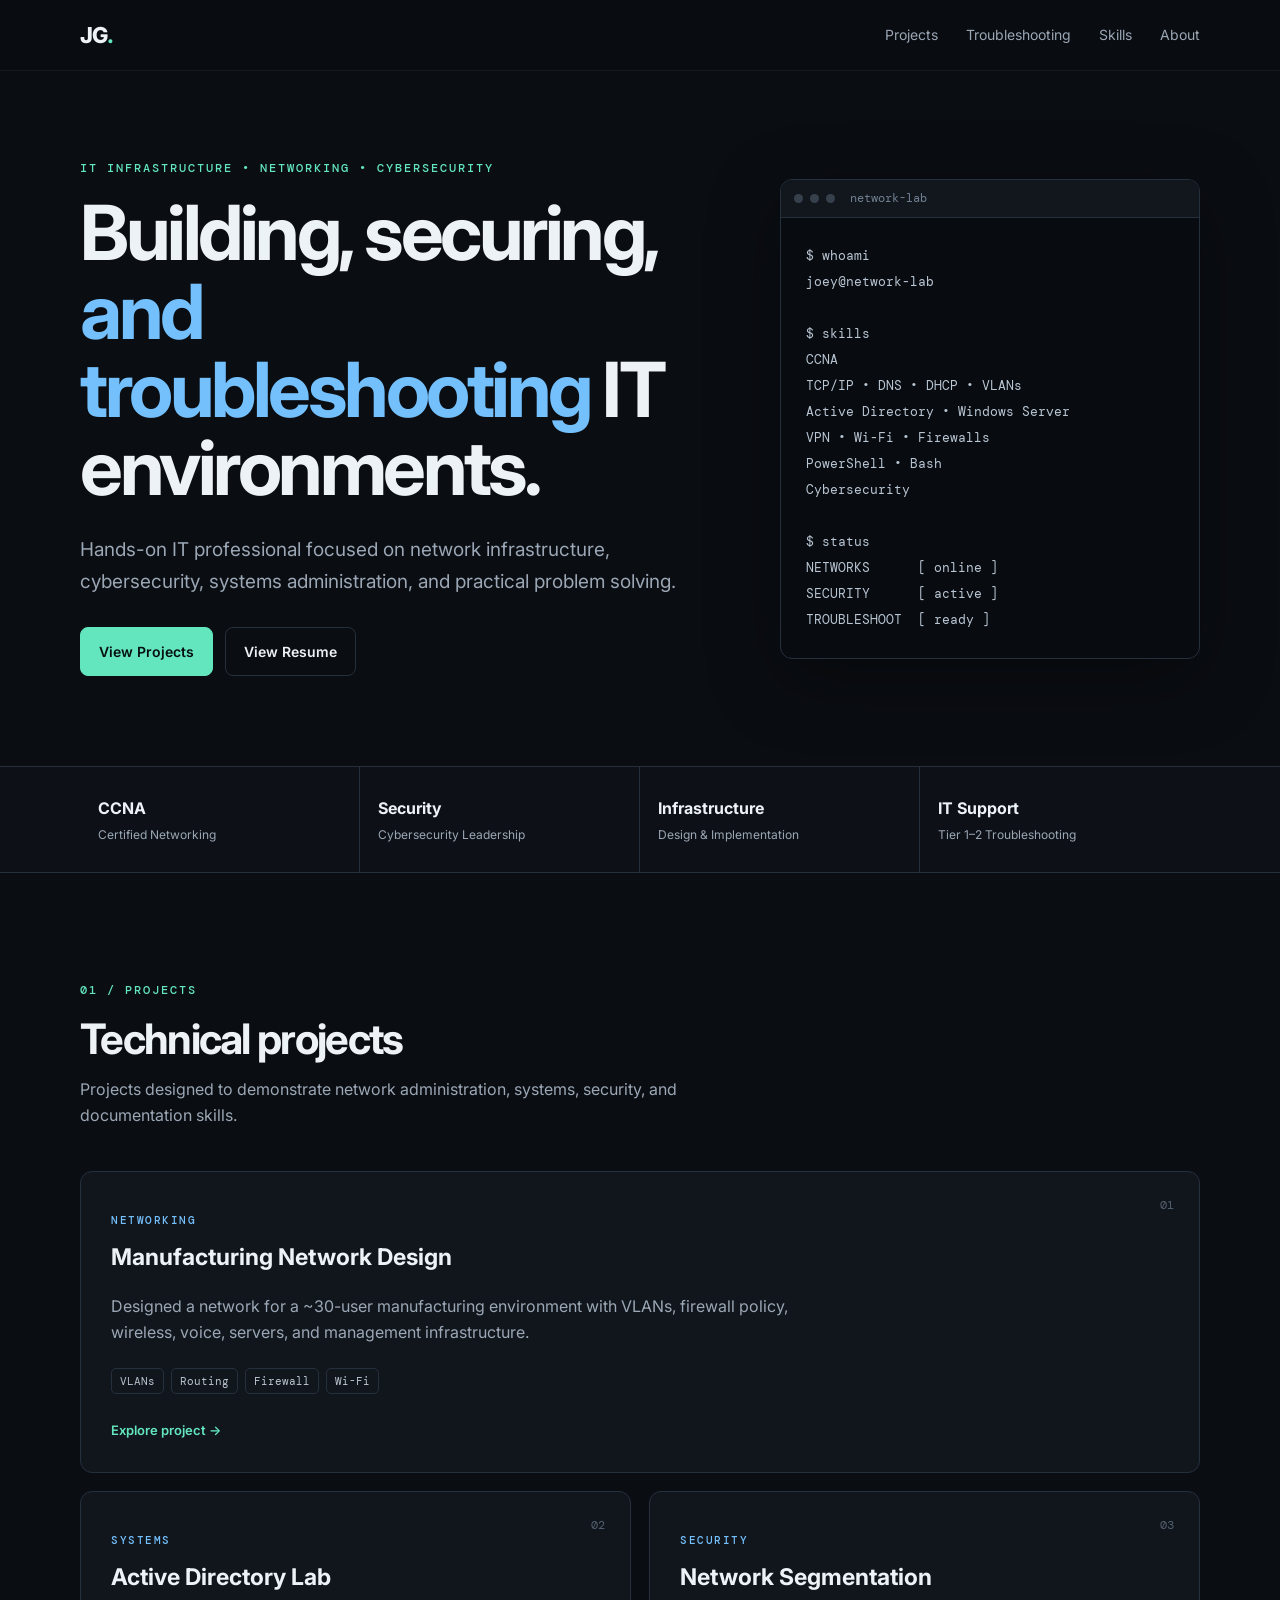
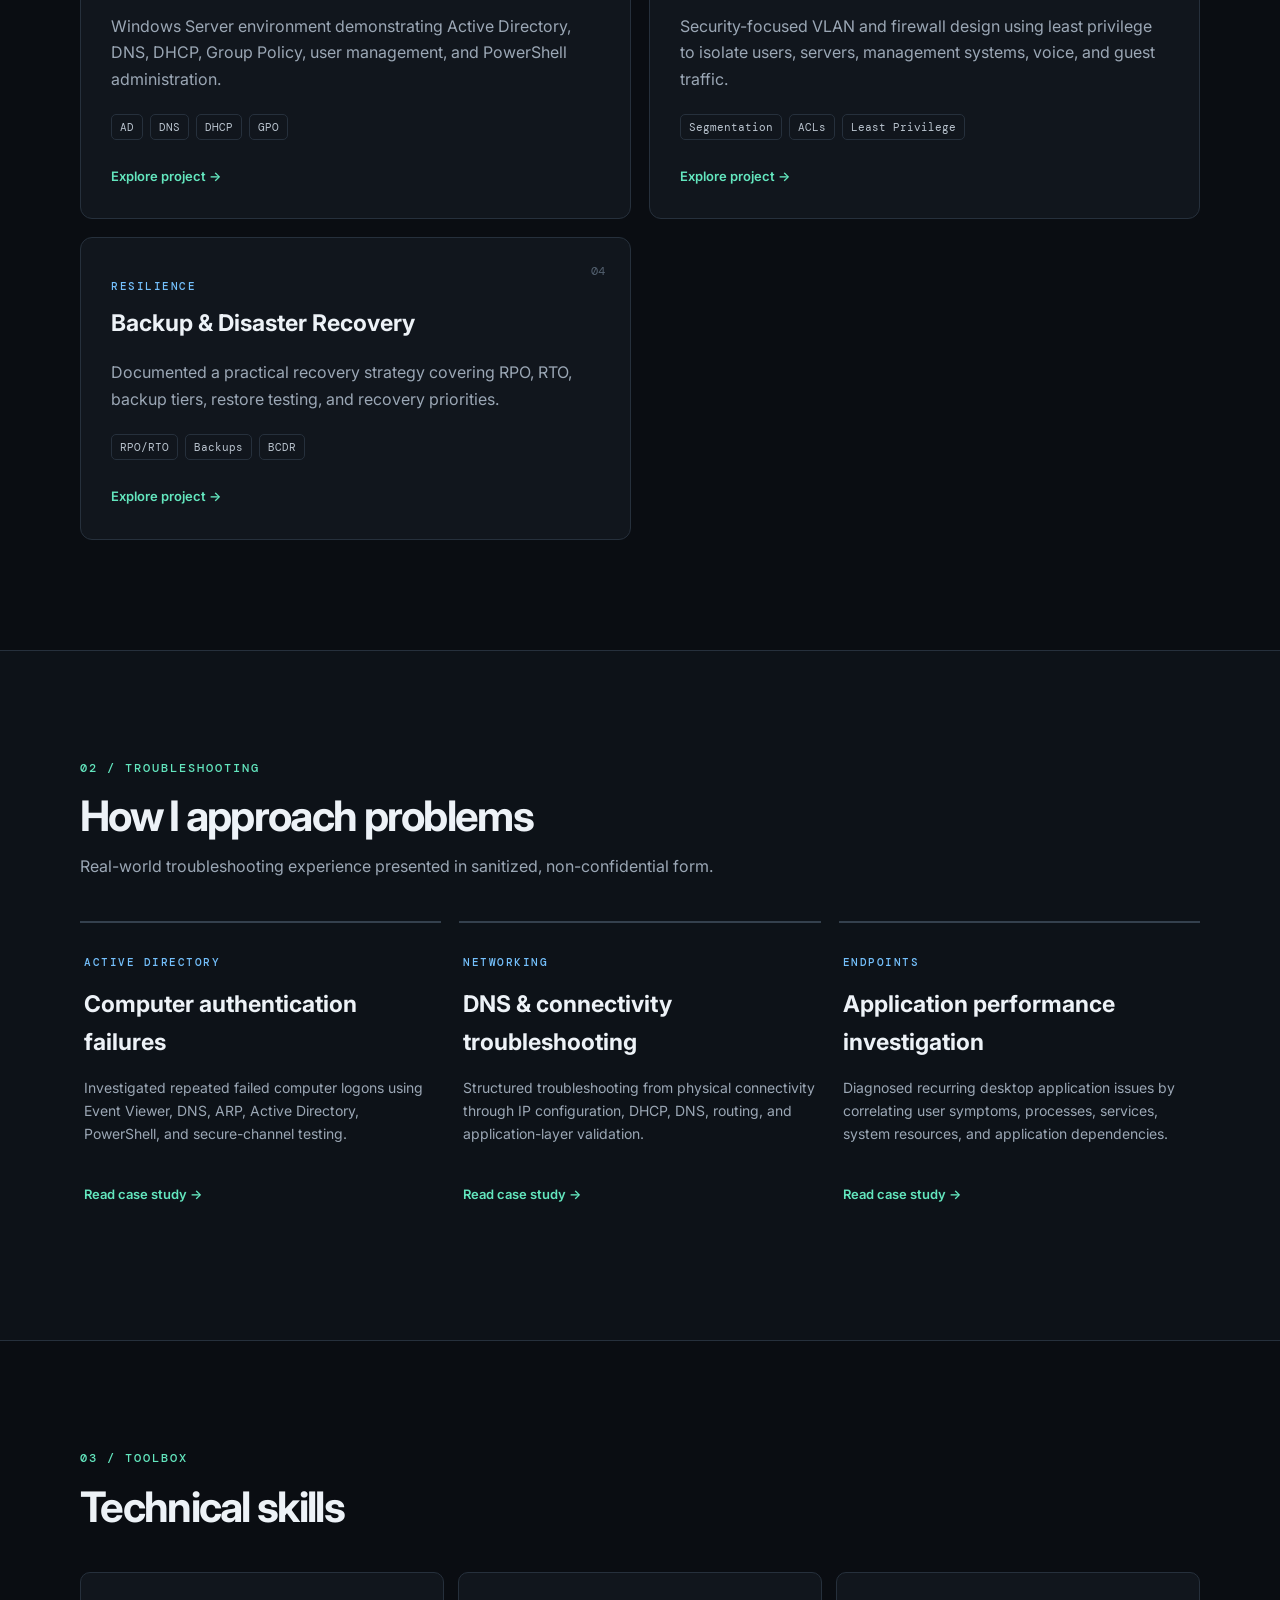
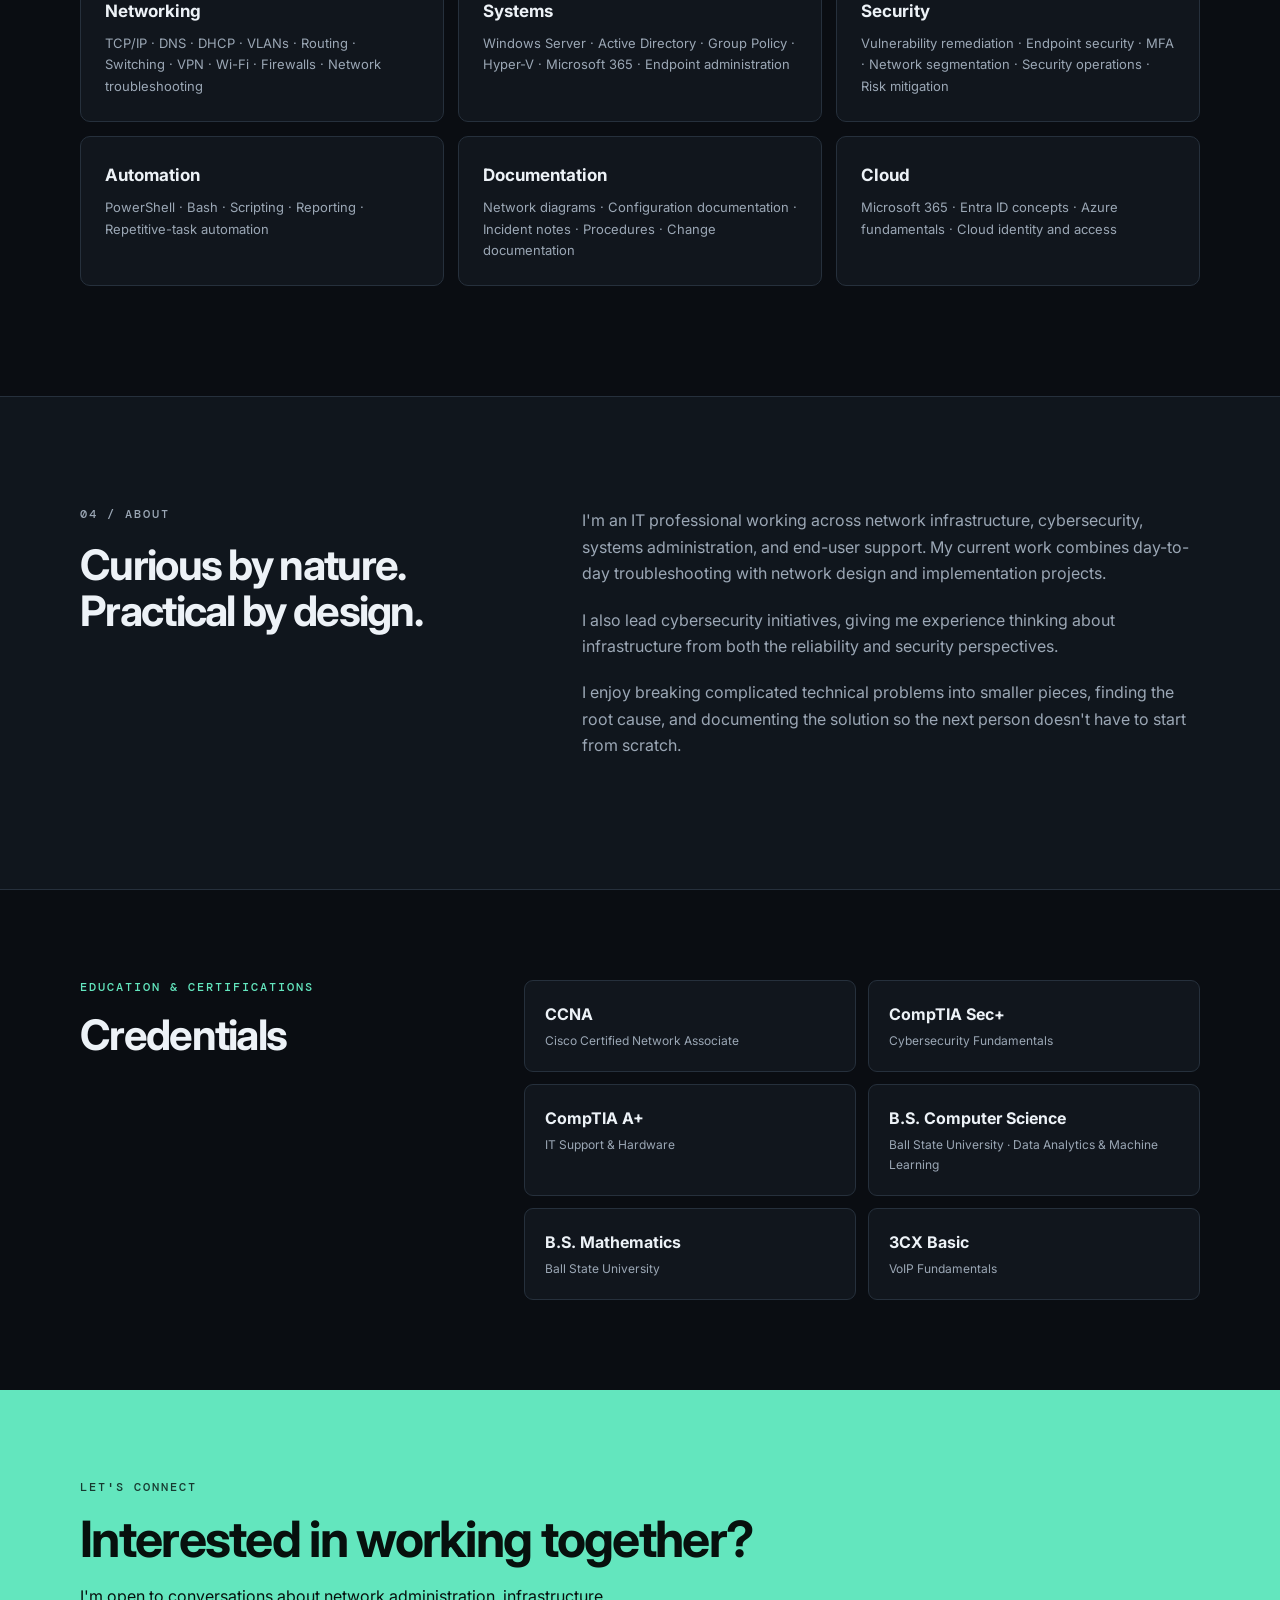
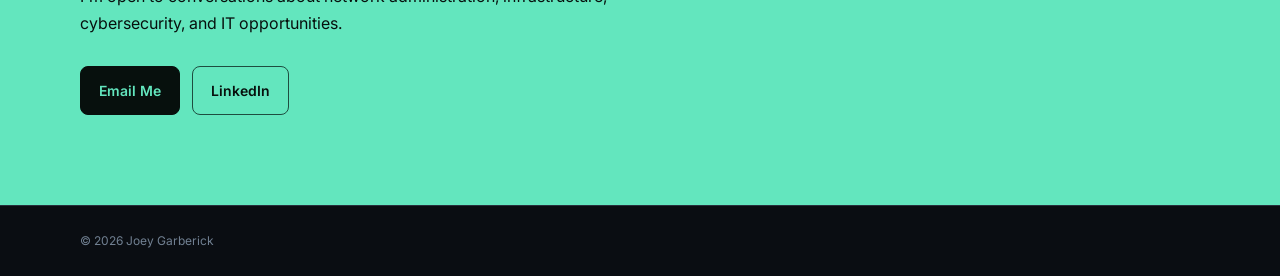
==== commit 2497ae44: "Updated index, auth, app, dns, and network  sec pages" ====
--- a/index.html
+++ b/index.html
@@ -172,9 +172,11 @@
   </div>
   <div class="credential-list">
     <div><strong>CCNA</strong><span>Cisco Certified Network Associate</span></div>
+    <div><strong>CompTIA Sec+</strong><span>Cybersecurity Fundamentals</span></div>
     <div><strong>CompTIA A+</strong><span>IT Support & Hardware</span></div>
     <div><strong>B.S. Computer Science</strong><span>Ball State University · Data Analytics & Machine Learning</span></div>
     <div><strong>B.S. Mathematics</strong><span>Ball State University</span></div>
+    <div><strong>3CX Basic</strong><span>VoIP Fundamentals</span></div>
   </div>
 </section>
 
@@ -194,7 +196,6 @@
 <footer>
   <div class="container footer-inner">
     <span>© 2026 Joey Garberick</span>
-    <span>Built for GitHub Pages</span>
   </div>
 </footer>
 </body>
--- a/style.css
+++ b/style.css
@@ -556,4 +556,21 @@
     .rack-grid {
         grid-template-columns: 1fr;
     }
+}
+
+ol {
+    margin: 20px 0;
+    padding-left: 30px;
+    color: var(--muted);
+}
+
+ol li {
+    margin-bottom: 12px;
+    padding-left: 8px;
+}
+
+ol li::marker {
+    color: var(--accent);
+    font-family: "DM Mono", monospace;
+    font-weight: 500;
 }
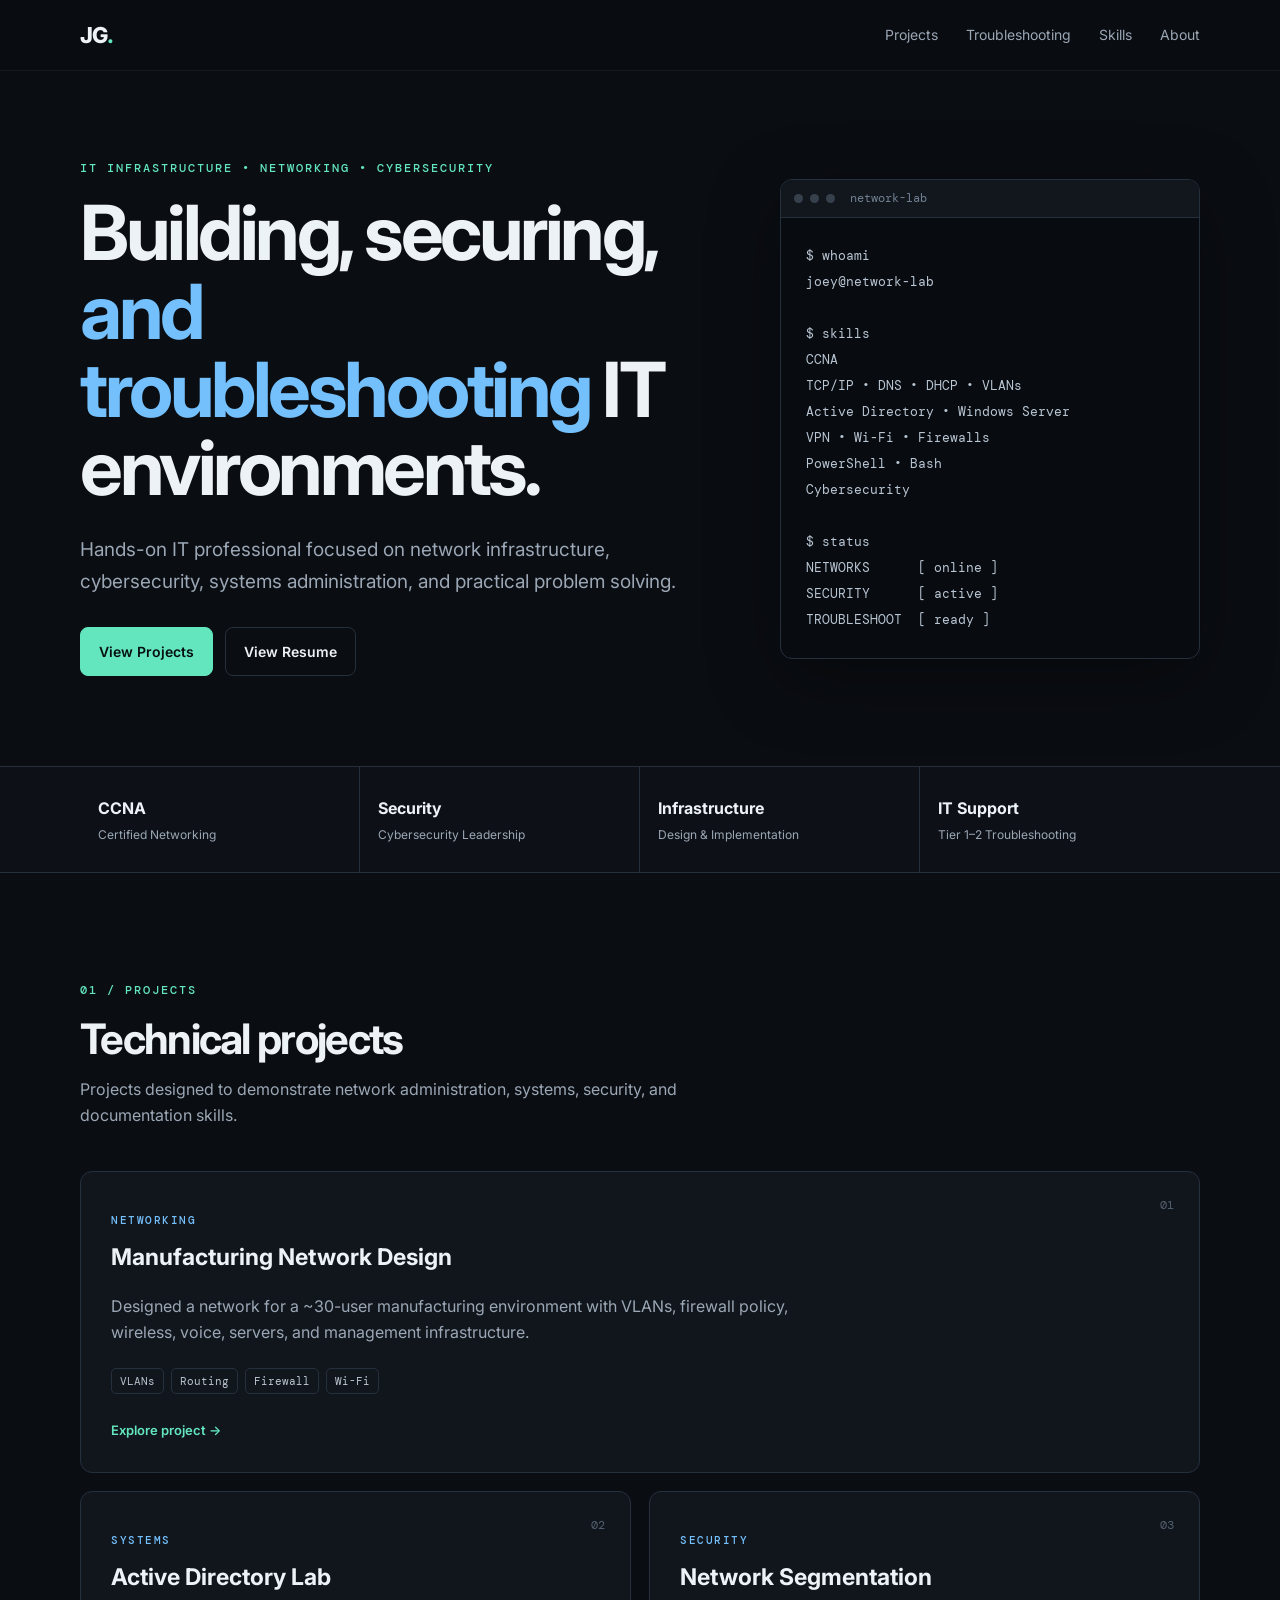
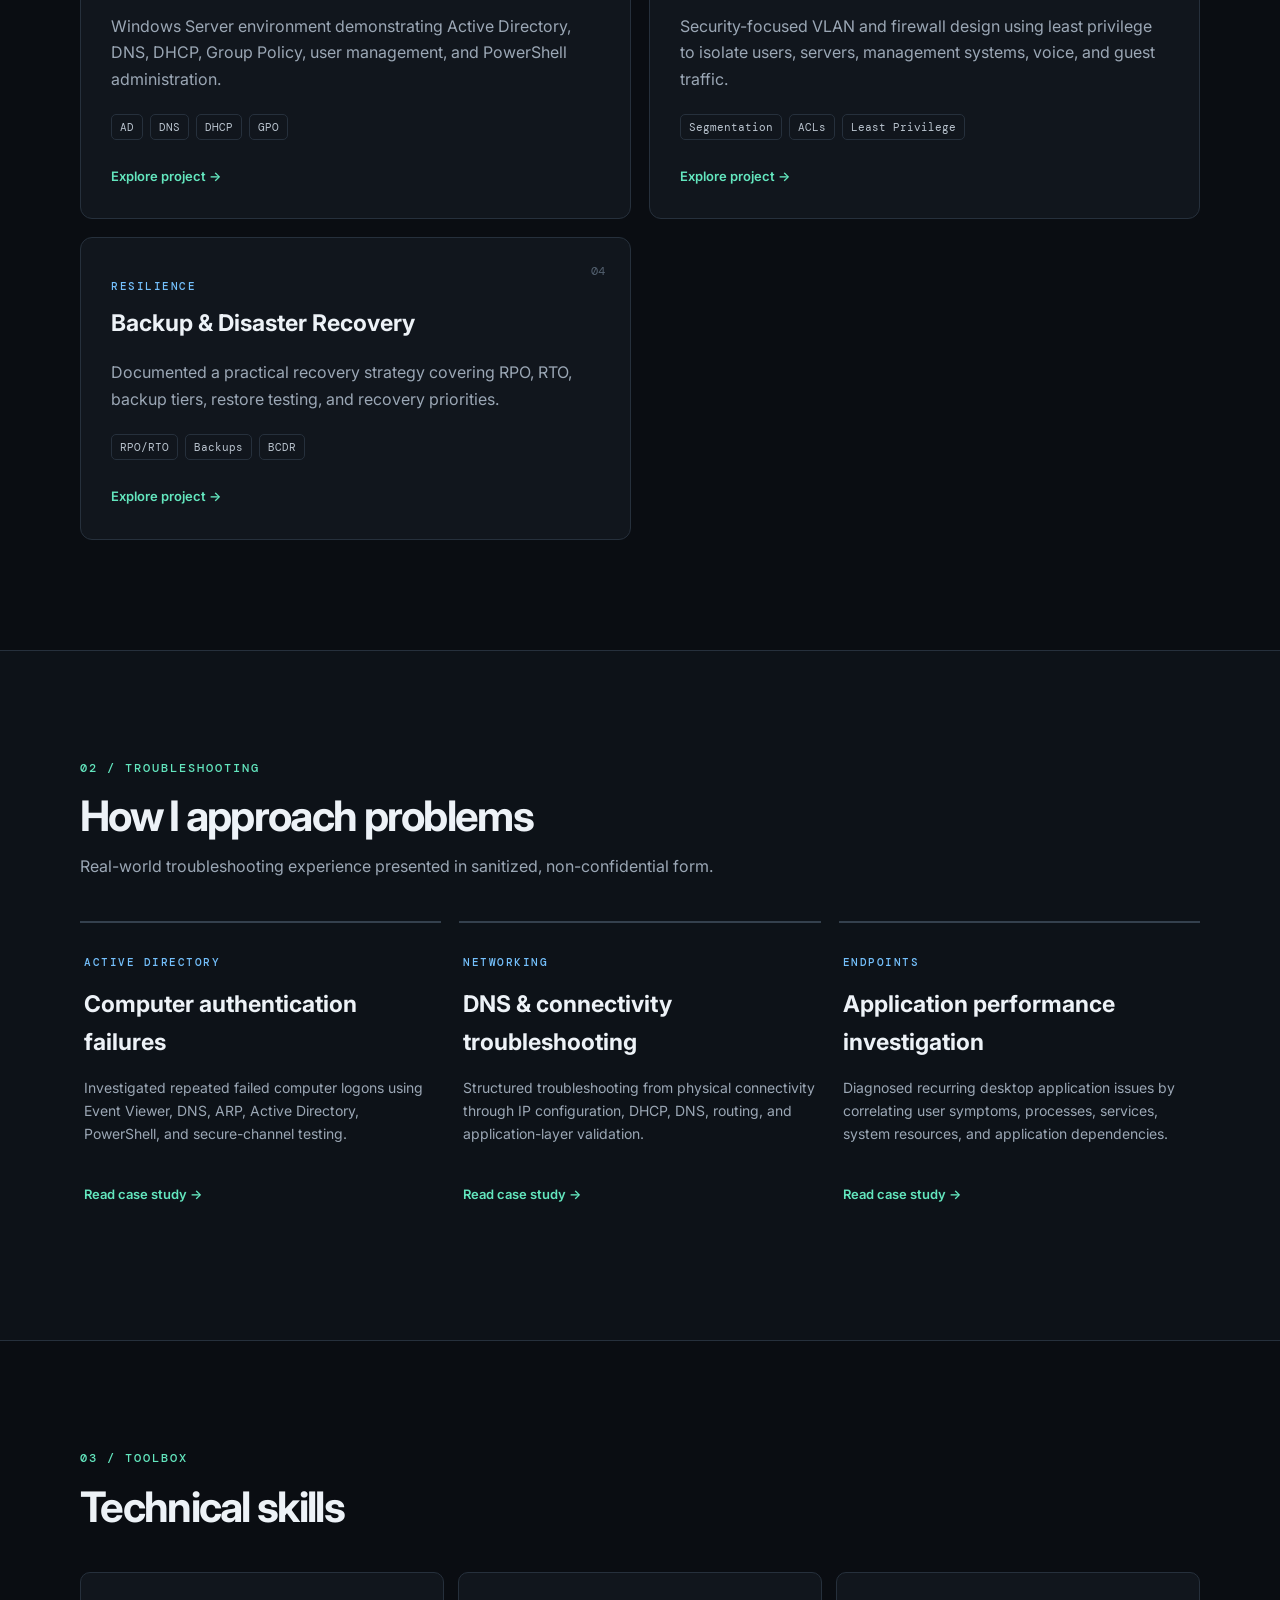
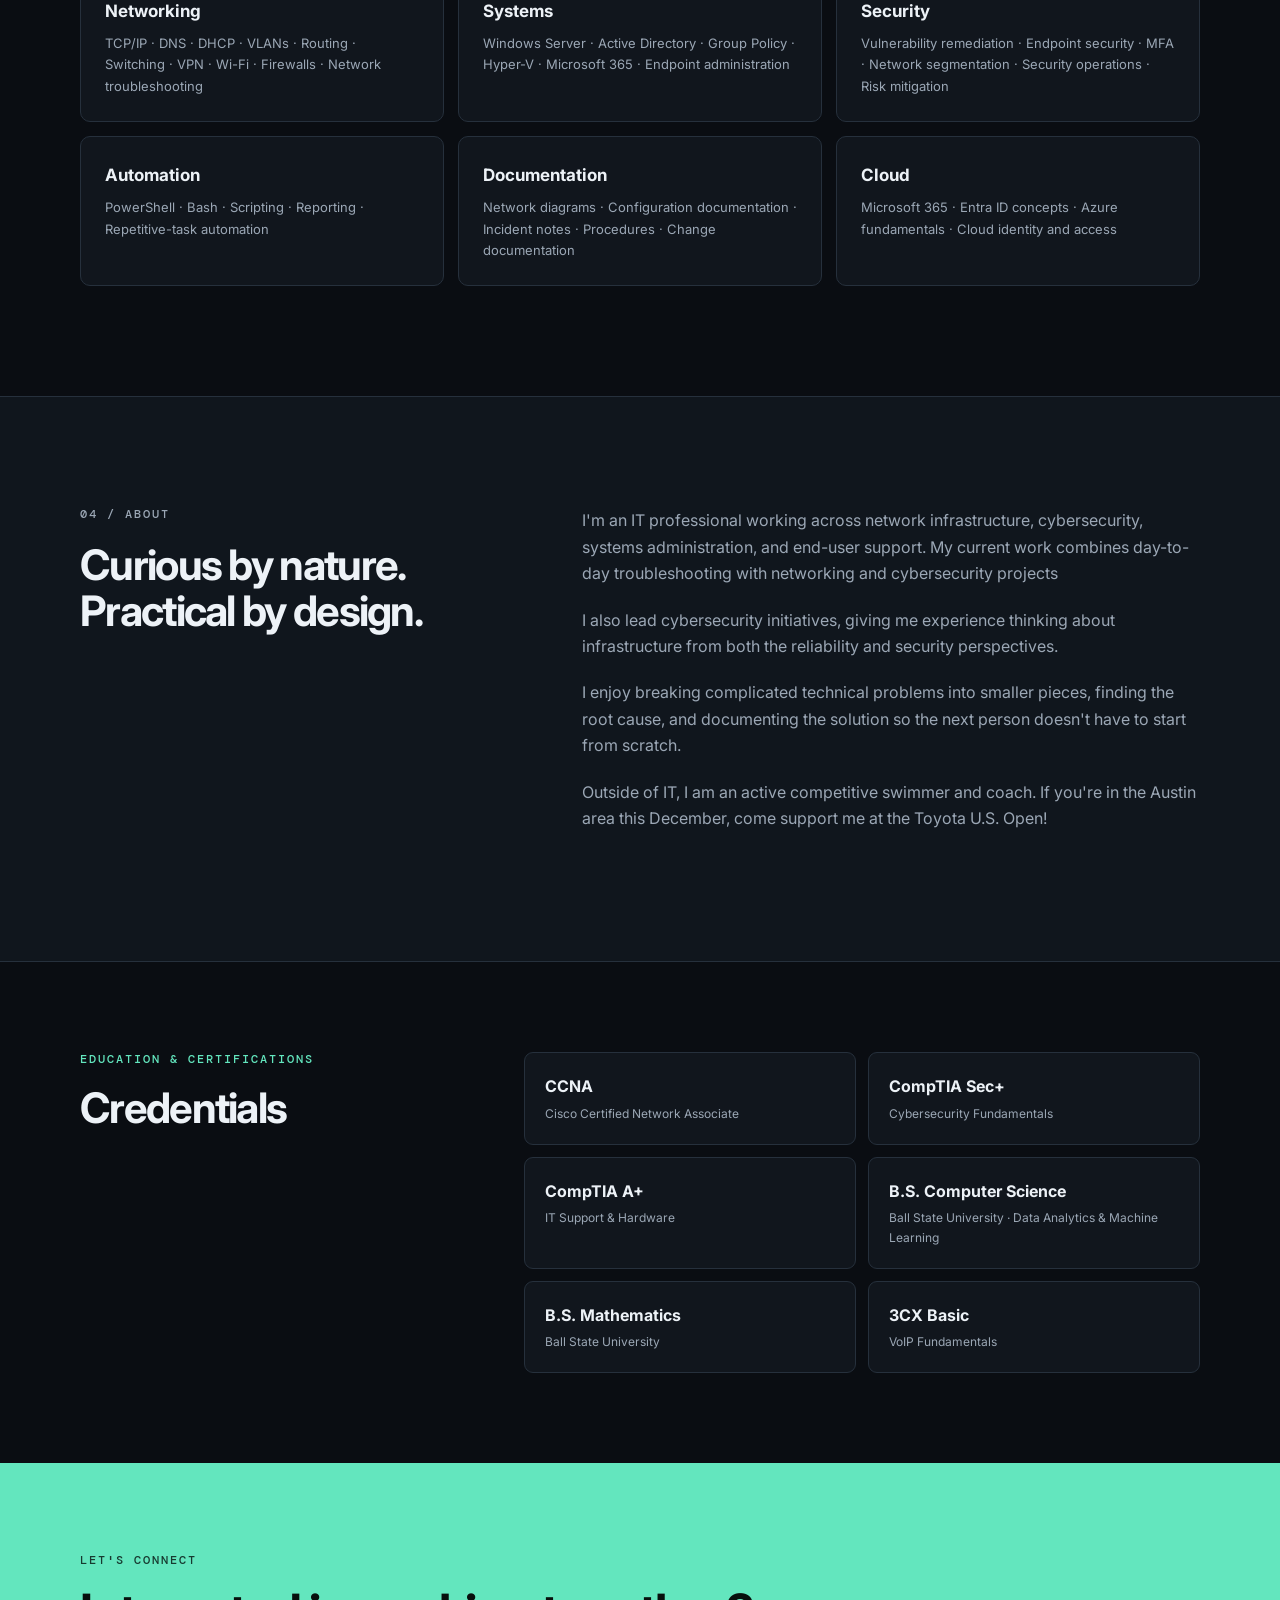
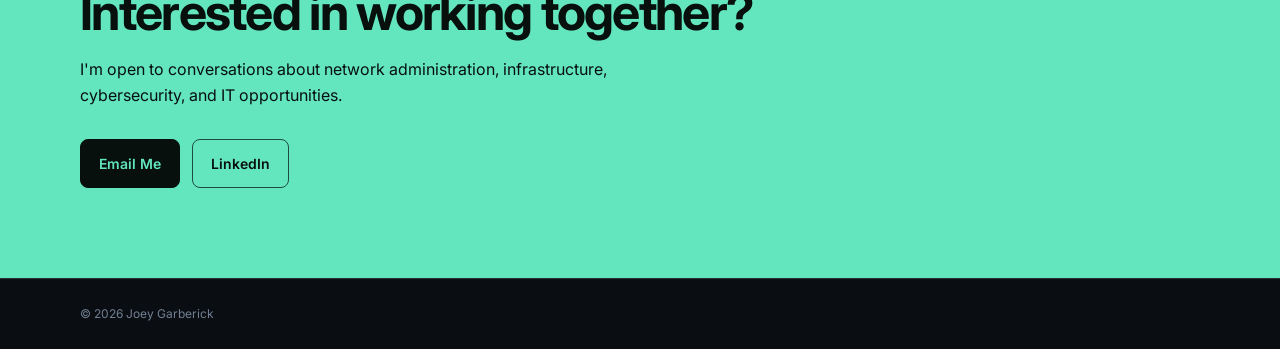
==== commit 9200a739: "updated about me" ====
--- a/index.html
+++ b/index.html
@@ -158,9 +158,10 @@
       <h2>Curious by nature. Practical by design.</h2>
     </div>
     <div>
-      <p>I'm an IT professional working across network infrastructure, cybersecurity, systems administration, and end-user support. My current work combines day-to-day troubleshooting with network design and implementation projects.</p>
+      <p>I'm an IT professional working across network infrastructure, cybersecurity, systems administration, and end-user support. My current work combines day-to-day troubleshooting with networking and cybersecurity projects</p>
       <p>I also lead cybersecurity initiatives, giving me experience thinking about infrastructure from both the reliability and security perspectives.</p>
       <p>I enjoy breaking complicated technical problems into smaller pieces, finding the root cause, and documenting the solution so the next person doesn't have to start from scratch.</p>
+      <p>Outside of IT, I am an active competitive swimmer and coach. If you're in the Austin area this December, come support me at the Toyota U.S. Open!</p>
     </div>
   </div>
 </section>
